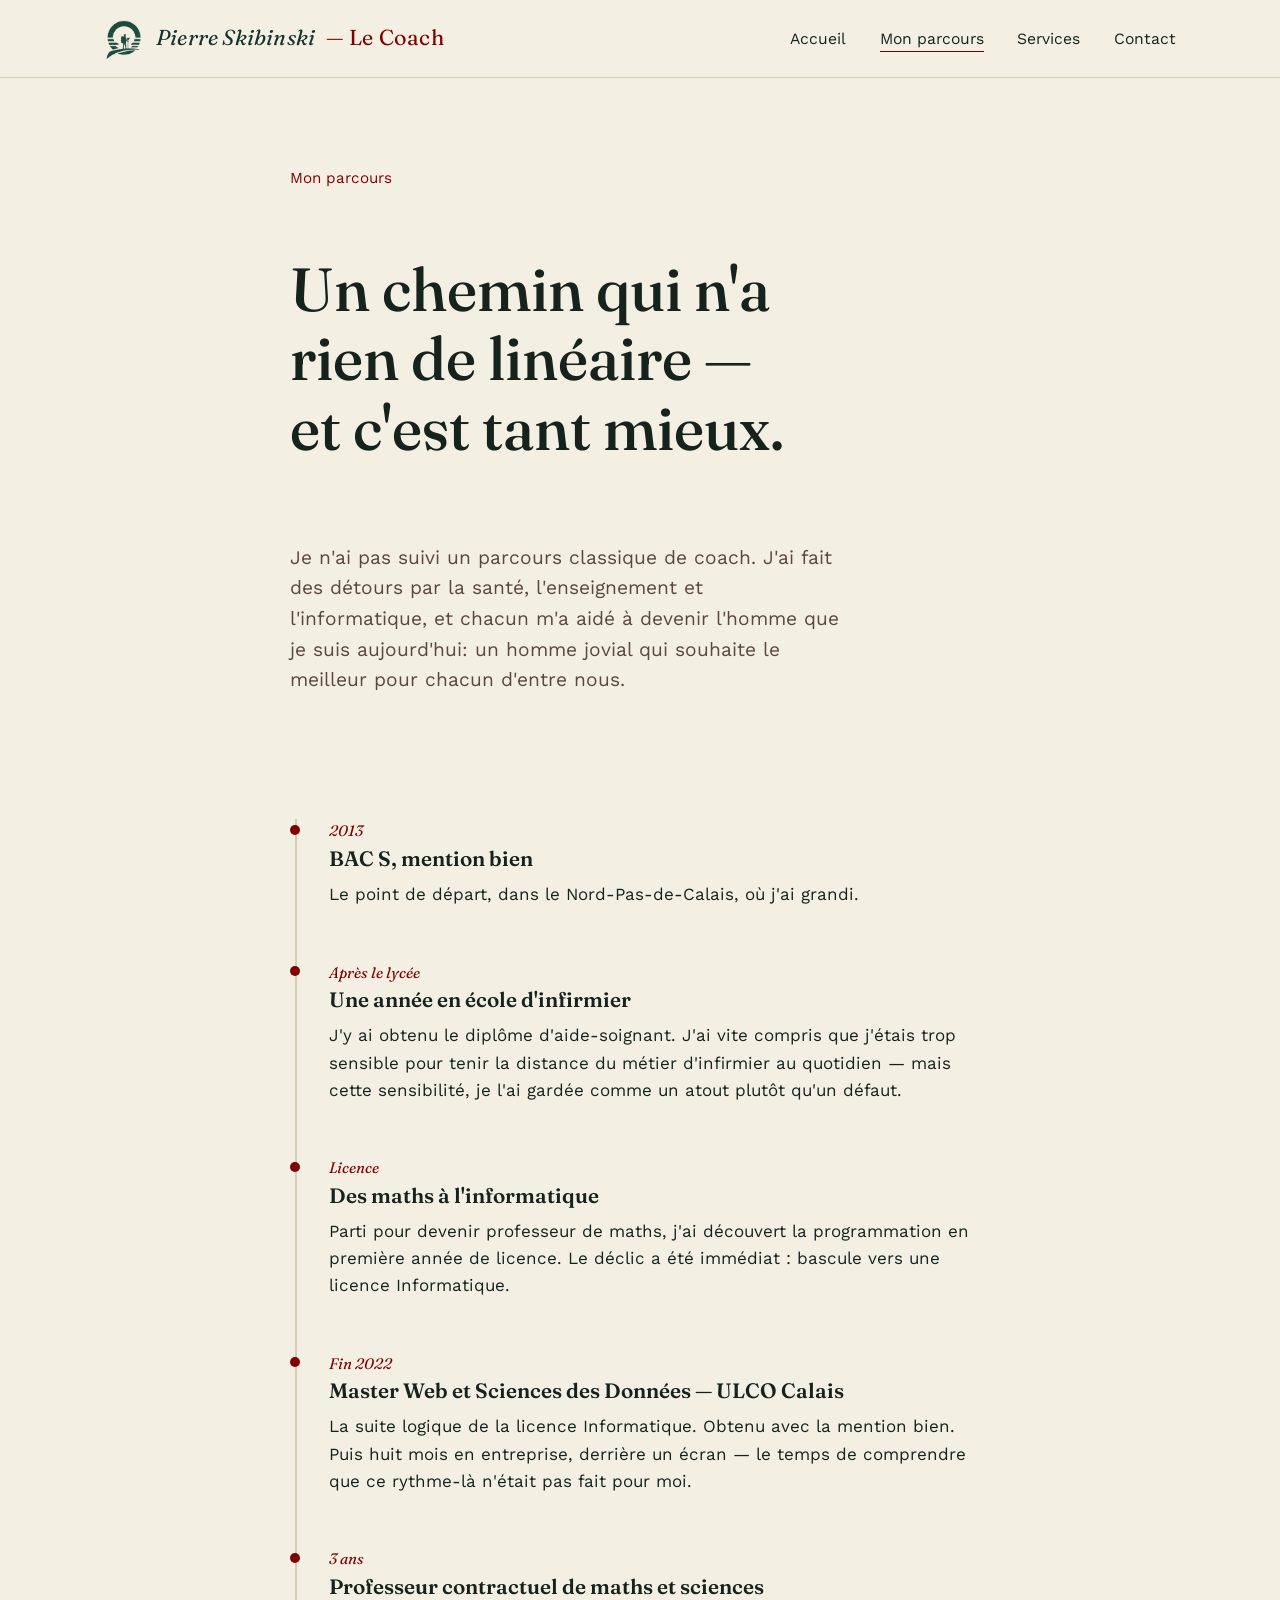
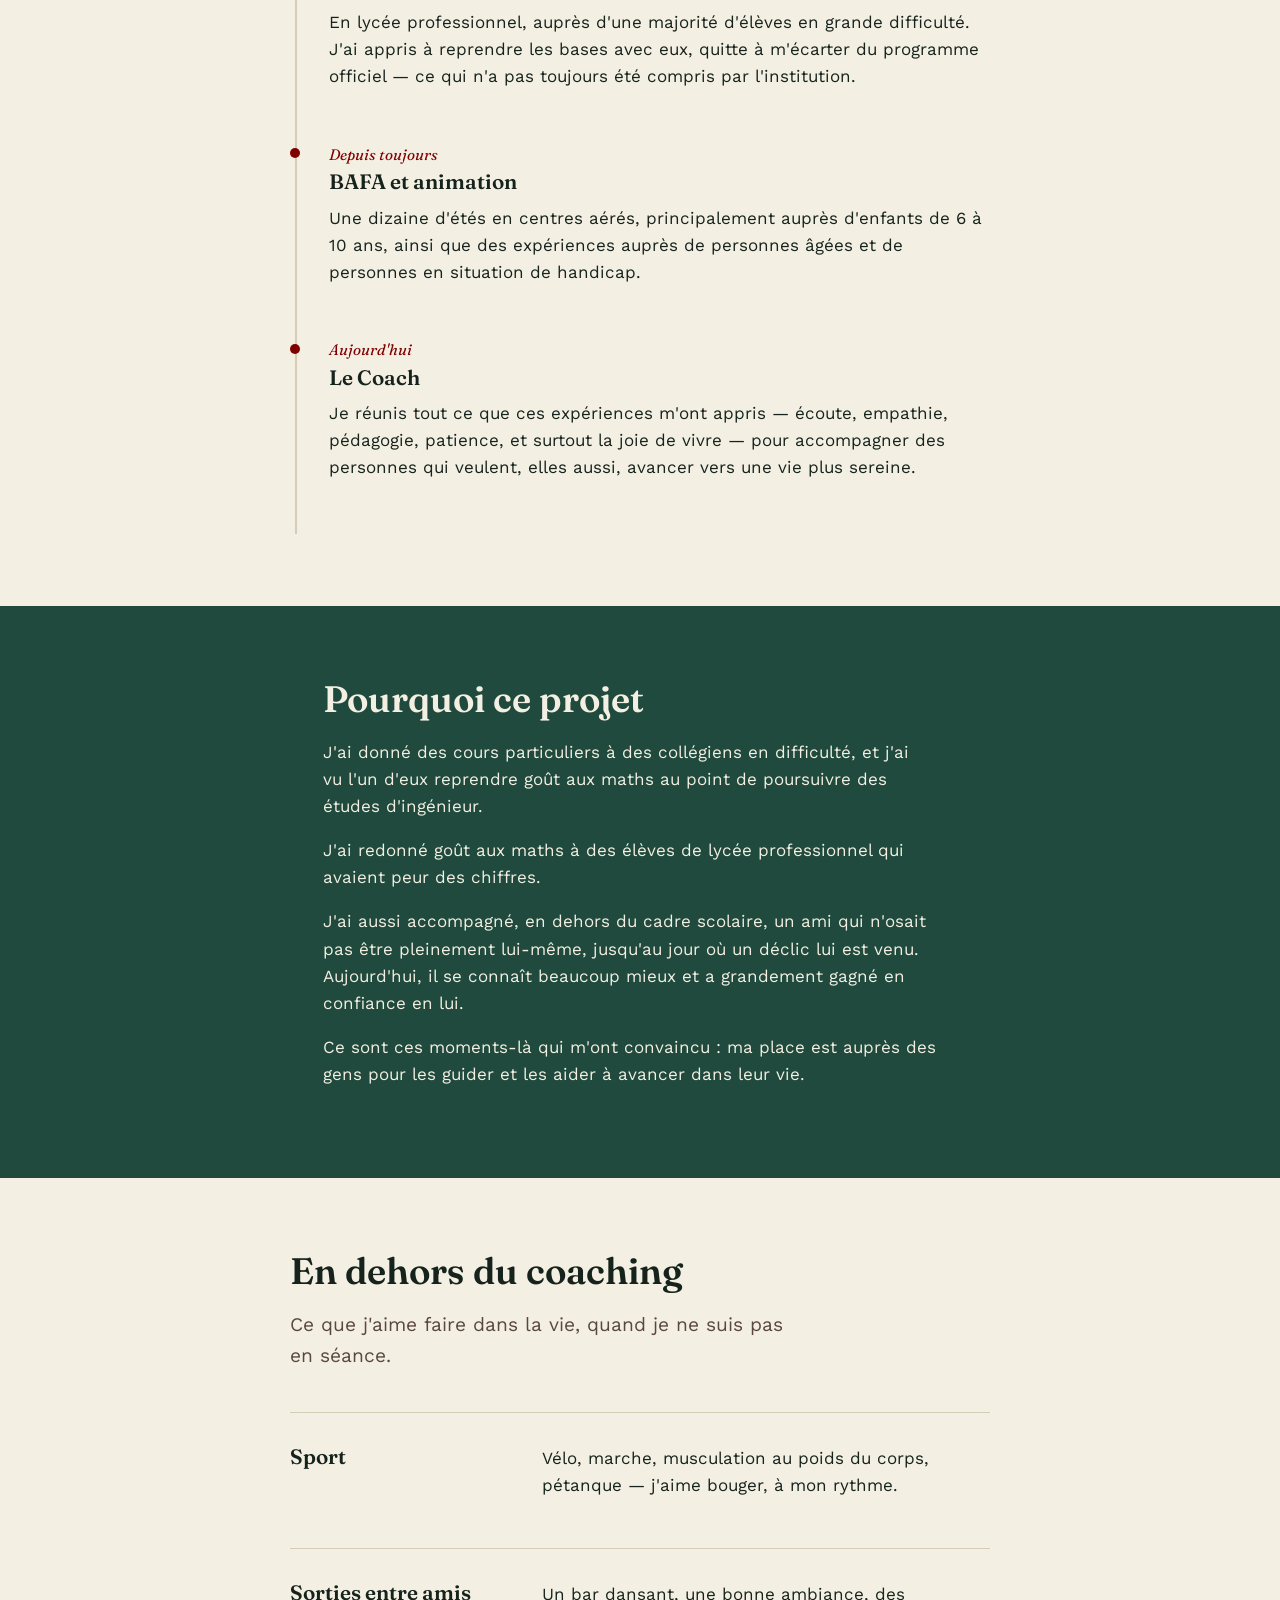
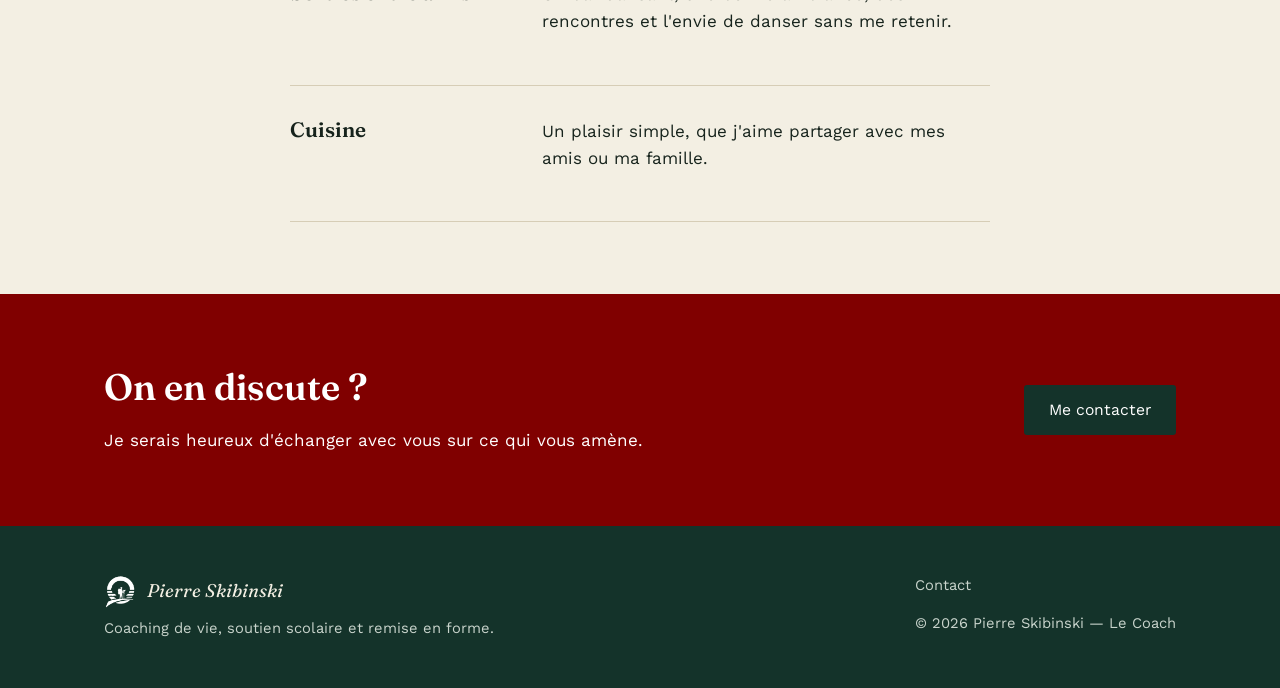
==== a-propos.html @ 206ab9bb "ajout de la photo et correction de quelques tournures de phrases" ====
<!DOCTYPE html>
<html lang="fr">
<head>
<meta charset="UTF-8">
<meta name="viewport" content="width=device-width, initial-scale=1.0">
<title>Mon parcours — Pierre Skibinski, Le Coach</title>
<meta name="description" content="Le parcours de Pierre Skibinski : des études de santé à l'enseignement des maths, en passant par l'informatique et dix ans d'animation.">

<link rel="preconnect" href="https://fonts.googleapis.com">
<link href="https://fonts.googleapis.com/css2?family=Fraunces:ital,wght@0,400;0,500;0,600;1,500&family=Work+Sans:wght@400;500;600&display=swap" rel="stylesheet">
<link href="https://cdn.jsdelivr.net/npm/bootstrap@5.3.3/dist/css/bootstrap.min.css" rel="stylesheet">
<link rel="stylesheet" href="css/style.css">
</head>
<body>

<header class="site-header">
  <div class="wrap">
    <a href="index.html" class="logotype">
      <img src="img/logo-vert.png" alt="Logo Pierre Skibinski — Le Coach" class="logo-img">
      Pierre Skibinski <span>— Le Coach</span>
    </a>
    <nav class="main-nav" aria-label="Navigation principale">
      <ul>
        <li><a href="index.html">Accueil</a></li>
        <li><a href="a-propos.html" aria-current="page">Mon parcours</a></li>
        <li><a href="services.html">Services</a></li>
        <li><a href="contact.html">Contact</a></li>
      </ul>
    </nav>
    <button class="nav-toggle" aria-label="Ouvrir le menu" aria-expanded="false">☰</button>
  </div>
</header>

<main>

  <section class="hero" style="padding-bottom: 2rem;">
    <div class="wrap" style="grid-template-columns: 1fr; max-width: 68ch;">
      <p class="hero-eyebrow">Mon parcours</p>
      <h1>Un chemin qui n'a rien de linéaire — et&nbsp;c'est tant&nbsp;mieux.</h1>
      <p class="lede">Je n'ai pas suivi un parcours classique de coach. J'ai fait des détours par la santé, l'enseignement et l'informatique, et chacun m'a aidé à devenir l'homme que je suis aujourd'hui: un homme jovial qui souhaite le meilleur pour chacun d'entre nous.</p>
    </div>
  </section>

  <section>
    <div class="wrap" style="max-width: 68ch;">
      <div class="timeline">

        <div class="timeline-item">
          <span class="timeline-year">2013</span>
          <h3>BAC S, mention bien</h3>
          <p>Le point de départ, dans le Nord-Pas-de-Calais, où j'ai grandi.</p>
        </div>

        <div class="timeline-item">
          <span class="timeline-year">Après le lycée</span>
          <h3>Une année en école d'infirmier</h3>
          <p>J'y ai obtenu le diplôme d'aide-soignant. J'ai vite compris que j'étais trop sensible pour tenir la distance du métier d'infirmier au quotidien — mais cette sensibilité, je l'ai gardée comme un atout plutôt qu'un défaut.</p>
        </div>

        <div class="timeline-item">
          <span class="timeline-year">Licence</span>
          <h3>Des maths à l'informatique</h3>
          <p>Parti pour devenir professeur de maths, j'ai découvert la programmation en première année de licence. Le déclic a été immédiat : bascule vers une licence Informatique.</p>
        </div>

        <div class="timeline-item">
          <span class="timeline-year">Fin 2022</span>
          <h3>Master Web et Sciences des Données — ULCO Calais</h3>
          <p>La suite logique de la licence Informatique. Obtenu avec la mention bien. Puis huit mois en entreprise, derrière un écran — le temps de comprendre que ce rythme-là n'était pas fait pour moi.</p>
        </div>

        <div class="timeline-item">
          <span class="timeline-year">3 ans</span>
          <h3>Professeur contractuel de maths et sciences</h3>
          <p>En lycée professionnel, auprès d'une majorité d'élèves en grande difficulté. J'ai appris à reprendre les bases avec eux, quitte à m'écarter du programme officiel — ce qui n'a pas toujours été compris par l'institution.</p>
        </div>

        <div class="timeline-item">
          <span class="timeline-year">Depuis toujours</span>
          <h3>BAFA et animation</h3>
          <p>Une dizaine d'étés en centres aérés, principalement auprès d'enfants de 6 à 10 ans, ainsi que des expériences auprès de personnes âgées et de personnes en situation de handicap.</p>
        </div>

        <div class="timeline-item">
          <span class="timeline-year">Aujourd'hui</span>
          <h3>Le Coach</h3>
          <p>Je réunis tout ce que ces expériences m'ont appris — écoute, empathie, pédagogie, patience, et surtout la joie de vivre — pour accompagner des personnes qui veulent, elles aussi, avancer vers une vie plus sereine.</p>
        </div>

      </div>
    </div>
  </section>

  <section class="section-alt">
    <div class="wrap" style="max-width: 62ch;">
      <h2>Pourquoi ce projet</h2>
      <p>J'ai donné des cours particuliers à des collégiens en difficulté, et j'ai vu l'un d'eux reprendre goût aux maths au point de poursuivre des études d'ingénieur.</p>
      <p>J'ai redonné goût aux maths à des élèves de lycée professionnel qui avaient peur des chiffres.</p>
      <p>J'ai aussi accompagné, en dehors du cadre scolaire, un ami qui n'osait pas être pleinement lui-même, jusqu'au jour où un déclic lui est venu. Aujourd'hui, il se connaît beaucoup mieux et a grandement gagné en confiance en lui. </p>
      <p>Ce sont ces moments-là qui m'ont convaincu : ma place est auprès des gens pour les guider et les aider à avancer dans leur vie.</p>
    </div>
  </section>

  <section>
    <div class="wrap" style="max-width: 68ch;">
      <div class="section-head">
        <h2>En dehors du coaching</h2>
        <p class="lede">Ce que j'aime faire dans la vie, quand je ne suis pas en séance.</p>
      </div>
      <div class="pillars">
        <div class="pillar">
          <h3>Sport</h3>
          <p>Vélo, marche, musculation au poids du corps, pétanque — j'aime bouger, à mon rythme.</p>
        </div>
        <div class="pillar">
          <h3>Sorties entre amis</h3>
          <p>Un bar dansant, une bonne ambiance, des rencontres et l'envie de danser sans me retenir.</p>
        </div>
        <div class="pillar">
          <h3>Cuisine</h3>
          <p>Un plaisir simple, que j'aime partager avec mes amis ou ma famille.</p>
        </div>
      </div>
    </div>
  </section>

  <section class="cta-band">
    <div class="wrap">
      <div>
        <h2>On en discute ?</h2>
        <p style="margin-bottom:0;">Je serais heureux d'échanger avec vous sur ce qui vous amène.</p>
      </div>
      <a href="contact.html" class="btn" style="background:var(--forest-dark); color:var(--white);">Me contacter</a>
    </div>
  </section>

</main>

<footer class="site-footer">
  <div class="wrap">
    <div>
      <span class="footer-logo"><img src="img/logo-blanc.png" alt="" class="logo-img">Pierre Skibinski</span>
      <p>Coaching de vie, soutien scolaire et remise en forme.</p>
    </div>
    <div>
      <p><a href="contact.html">Contact</a></p>
      <p>© <span id="year"></span> Pierre Skibinski — Le Coach</p>
    </div>
  </div>
</footer>

<script src="https://cdn.jsdelivr.net/npm/bootstrap@5.3.3/dist/js/bootstrap.bundle.min.js"></script>
<script src="js/script.js"></script>
<script>document.getElementById("year").textContent = new Date().getFullYear();</script>
</body>
</html>
---- css/style.css ----
/* ==========================================================================
   Pierre Skibinski — Le Coach
   Design tokens
   ========================================================================== */

:root {
  --ink: #16231C;
  --cream: #F3EFE3;
  --cream-dim: #EAE4D3;
  --forest: #1F4A3D;
  --forest-dark: #14332A;
  --clay: #800000;
  --line: #D6CDB6;
  --white: #FFFFFF;

  --font-display: "Fraunces", Georgia, serif;
  --font-body: "Work Sans", -apple-system, BlinkMacSystemFont, sans-serif;

  --max-width: 1120px;
  --gutter: 1.5rem;
}

* { box-sizing: border-box; }

html { scroll-behavior: smooth; }

body {
  margin: 0;
  font-family: var(--font-body);
  color: var(--ink);
  background: var(--cream);
  font-size: 17px;
  line-height: 1.6;
  -webkit-font-smoothing: antialiased;
}

img { max-width: 100%; display: block; }

a { color: inherit; }

.wrap {
  max-width: var(--max-width);
  margin: 0 auto;
  padding: 0 var(--gutter);
}

h1, h2, h3, h4 {
  font-family: var(--font-display);
  font-weight: 600;
  line-height: 1.15;
  margin: 0 0 0.5em;
  color: var(--ink);
}

h1 { font-size: clamp(2.4rem, 5vw, 3.8rem); font-weight: 500; }
h2 { font-size: clamp(1.7rem, 3vw, 2.3rem); }
h3 { font-size: 1.3rem; }

p { margin: 0 0 1em; }

p, li, dd, blockquote, .contact-method p {
  text-wrap: pretty;
}

h1, h2, h3, h4 {
  text-wrap: balance;
}

.lede {
  font-size: 1.2rem;
  color: #5A473E;
  max-width: 46ch;
}

/* Focus visibility */
a:focus-visible, button:focus-visible {
  outline: 2px solid var(--clay);
  outline-offset: 3px;
}

/* --------------------------------------------------------------------
   Header / nav
   -------------------------------------------------------------------- */

.site-header {
  border-bottom: 1px solid var(--line);
  background: var(--cream);
  position: sticky;
  top: 0;
  z-index: 20;
}

.site-header .wrap {
  display: flex;
  align-items: center;
  justify-content: space-between;
  padding-top: 1.1rem;
  padding-bottom: 1.1rem;
}

.logotype {
  display: flex;
  align-items: center;
  gap: 0.65rem;
  font-family: var(--font-display);
  font-style: italic;
  font-size: 1.35rem;
  text-decoration: none;
  color: var(--forest-dark);
  letter-spacing: 0.01em;
}

.logotype span { color: var(--clay); font-style: normal; }

.logo-img {
  height: 42px;
  width: auto;
  display: block;
}

.main-nav ul {
  list-style: none;
  display: flex;
  gap: 2.1rem;
  margin: 0;
  padding: 0;
}

.main-nav a {
  text-decoration: none;
  font-size: 0.98rem;
  color: var(--ink);
  padding-bottom: 3px;
  border-bottom: 1px solid transparent;
  transition: border-color 0.15s ease;
}

.main-nav a:hover,
.main-nav a[aria-current="page"] {
  border-bottom-color: var(--clay);
}

.nav-toggle {
  display: none;
  background: none;
  border: 1px solid var(--line);
  border-radius: 6px;
  padding: 0.4rem 0.6rem;
  font-size: 1.1rem;
  cursor: pointer;
}

/* --------------------------------------------------------------------
   Buttons
   -------------------------------------------------------------------- */

.btn {
  display: inline-block;
  font-family: var(--font-body);
  font-size: 0.98rem;
  text-decoration: none;
  padding: 0.75rem 1.5rem;
  border-radius: 3px;
  border: 1px solid transparent;
  cursor: pointer;
  transition: transform 0.12s ease, background 0.15s ease;
}

.btn-primary {
  background: var(--forest);
  color: var(--white);
}
.btn-primary:hover { background: var(--forest-dark); }

.btn-outline {
  border-color: var(--forest);
  color: var(--forest-dark);
  background: transparent;
}
.btn-outline:hover { background: var(--forest); color: var(--white); }

.btn-clay {
  background: var(--clay);
  color: var(--white);
}
.btn-clay:hover { background: #5E0000; }

/* --------------------------------------------------------------------
   Hero
   -------------------------------------------------------------------- */

.hero {
  padding: 5.5rem 0 4.5rem;
}

.hero .wrap {
  display: grid;
  grid-template-columns: 1.1fr 0.9fr;
  gap: 3rem;
  align-items: center;
}

.hero-eyebrow {
  font-size: 0.95rem;
  color: var(--clay);
  margin-bottom: 1rem;
  font-family: var(--font-body);
}

.hero-actions {
  display: flex;
  gap: 1rem;
  margin-top: 2rem;
  flex-wrap: wrap;
}

.hero-portrait {
  position: relative;
}

.portrait-frame {
  aspect-ratio: 4 / 5;
  background: linear-gradient(160deg, var(--forest) 0%, var(--forest-dark) 100%);
  border-radius: 3px;
  display: flex;
  align-items: center;
  justify-content: center;
  color: var(--cream);
  font-family: var(--font-display);
  font-style: italic;
  font-size: 1rem;
  text-align: center;
  padding: 2rem;
  position: relative;
  overflow: hidden;
}

.portrait-frame::after {
  content: "";
  position: absolute;
  inset: 0;
  border: 1px solid rgba(243,239,227,0.25);
  margin: 14px;
}

/* --------------------------------------------------------------------
   Sections
   -------------------------------------------------------------------- */

section { padding: 4.5rem 0; }

.section-alt { background: var(--forest); color: var(--cream); }
.section-alt h2, .section-alt h3 { color: var(--cream); }
.section-alt .lede { color: #D9E2DB; }
.section-alt .pillar { border-bottom-color: rgba(255,255,255,0.2); }

.section-head {
  max-width: 60ch;
  margin-bottom: 2.5rem;
}

/* Values / pillars list — hairline rows, not cards */
.pillars {
  border-top: 1px solid var(--line);
}

.pillar {
  display: grid;
  grid-template-columns: 220px 1fr;
  gap: 2rem;
  padding: 2rem 0;
  border-bottom: 1px solid var(--line);
}

.pillar h3 { margin-bottom: 0.4rem; color: inherit; }

/* Services list */
.services-list {
  border-top: 1px solid var(--line);
}

.service-row {
  display: grid;
  grid-template-columns: 1fr auto;
  gap: 1.5rem;
  align-items: start;
  padding: 2.2rem 0;
  border-bottom: 1px solid var(--line);
}

.service-row h3 { margin-bottom: 0.5rem; }
.service-row p { max-width: 56ch; color: #5A473E; margin-bottom: 0; }

.nature-note {
  display: block;
  margin-top: 0.6rem;
  font-family: var(--font-display);
  font-style: italic;
  font-size: 0.92rem;
  color: var(--forest);
  max-width: 56ch;
}

.service-tag {
  font-size: 0.82rem;
  color: var(--clay);
  text-transform: uppercase;
  letter-spacing: 0.06em;
  margin-bottom: 0.3rem;
  display: block;
}

.service-cta {
  align-self: center;
  white-space: nowrap;
}

/* Timeline (parcours) */
.timeline {
  border-left: 2px solid var(--line);
  padding-left: 2rem;
  margin-left: 0.3rem;
}

.timeline-item {
  position: relative;
  padding-bottom: 2.2rem;
}

.timeline-item::before {
  content: "";
  position: absolute;
  left: -2.42rem;
  top: 0.35rem;
  width: 10px;
  height: 10px;
  border-radius: 50%;
  background: var(--clay);
}

.timeline-year {
  font-family: var(--font-display);
  font-style: italic;
  color: var(--clay);
  font-size: 0.95rem;
  display: block;
  margin-bottom: 0.2rem;
}

/* Quote */
.quote-block {
  max-width: 62ch;
  font-family: var(--font-display);
  font-size: clamp(1.3rem, 2.6vw, 1.8rem);
  line-height: 1.4;
  font-weight: 500;
  color: var(--forest-dark);
}

.quote-block cite {
  display: block;
  font-family: var(--font-body);
  font-style: normal;
  font-size: 0.95rem;
  color: #7A6659;
  margin-top: 1rem;
}

/* CTA band */
.cta-band {
  background: var(--clay);
  color: var(--white);
  text-align: left;
}
.cta-band h2 { color: var(--white); }
.cta-band .wrap {
  display: flex;
  justify-content: space-between;
  align-items: center;
  gap: 2rem;
  flex-wrap: wrap;
}

/* --------------------------------------------------------------------
   Contact page
   -------------------------------------------------------------------- */

.contact-methods {
  display: grid;
  grid-template-columns: 1fr 1fr;
  gap: 1.5rem;
  margin-bottom: 3rem;
}

.contact-method {
  display: block;
  border: 1px solid var(--line);
  border-radius: 3px;
  padding: 1.8rem;
  text-decoration: none;
  color: inherit;
  transition: border-color 0.15s ease, background 0.15s ease;
}

.contact-method:hover {
  border-color: var(--forest);
  background: var(--white);
}

.contact-method h3 {
  margin: 0.3rem 0 0.2rem;
  word-break: break-word;
}

.contact-method p {
  margin: 0;
  color: #7A6659;
  font-size: 0.92rem;
}

.contact-info dt {
  font-family: var(--font-display);
  font-style: italic;
  color: var(--clay);
  margin-top: 1.5rem;
}
.contact-info dd { margin: 0.2rem 0 0; }

@media (max-width: 640px) {
  .contact-methods { grid-template-columns: 1fr; }
}

/* --------------------------------------------------------------------
   Footer
   -------------------------------------------------------------------- */

.site-footer {
  background: var(--forest-dark);
  color: #C9D4CC;
  padding: 3rem 0 2rem;
  font-size: 0.92rem;
}

.site-footer .wrap {
  display: flex;
  justify-content: space-between;
  gap: 2rem;
  flex-wrap: wrap;
}

.site-footer a { text-decoration: none; }
.site-footer a:hover { text-decoration: underline; }

.footer-logo {
  display: flex;
  align-items: center;
  gap: 0.6rem;
  font-family: var(--font-display);
  font-style: italic;
  color: var(--cream);
  font-size: 1.15rem;
  margin-bottom: 0.6rem;
}

.footer-logo .logo-img { height: 34px; }

/* --------------------------------------------------------------------
   Responsive
   -------------------------------------------------------------------- */

@media (max-width: 860px) {
  .hero .wrap { grid-template-columns: 1fr; }
  .hero-portrait { order: -1; max-width: 320px; }
  .pillar { grid-template-columns: 1fr; gap: 0.5rem; }
  .service-row { grid-template-columns: 1fr; }
  .cta-band .wrap { flex-direction: column; align-items: flex-start; }
}

@media (max-width: 700px) {
  .main-nav { display: none; }
  .main-nav.open { display: block; position: absolute; top: 100%; left: 0; right: 0; background: var(--cream); border-bottom: 1px solid var(--line); }
  .main-nav.open ul { flex-direction: column; gap: 0; padding: 1rem var(--gutter); }
  .main-nav.open li { padding: 0.7rem 0; border-bottom: 1px solid var(--line); }
  .nav-toggle { display: inline-block; }
}

@media (prefers-reduced-motion: reduce) {
  html { scroll-behavior: auto; }
  * { transition: none !important; }
}
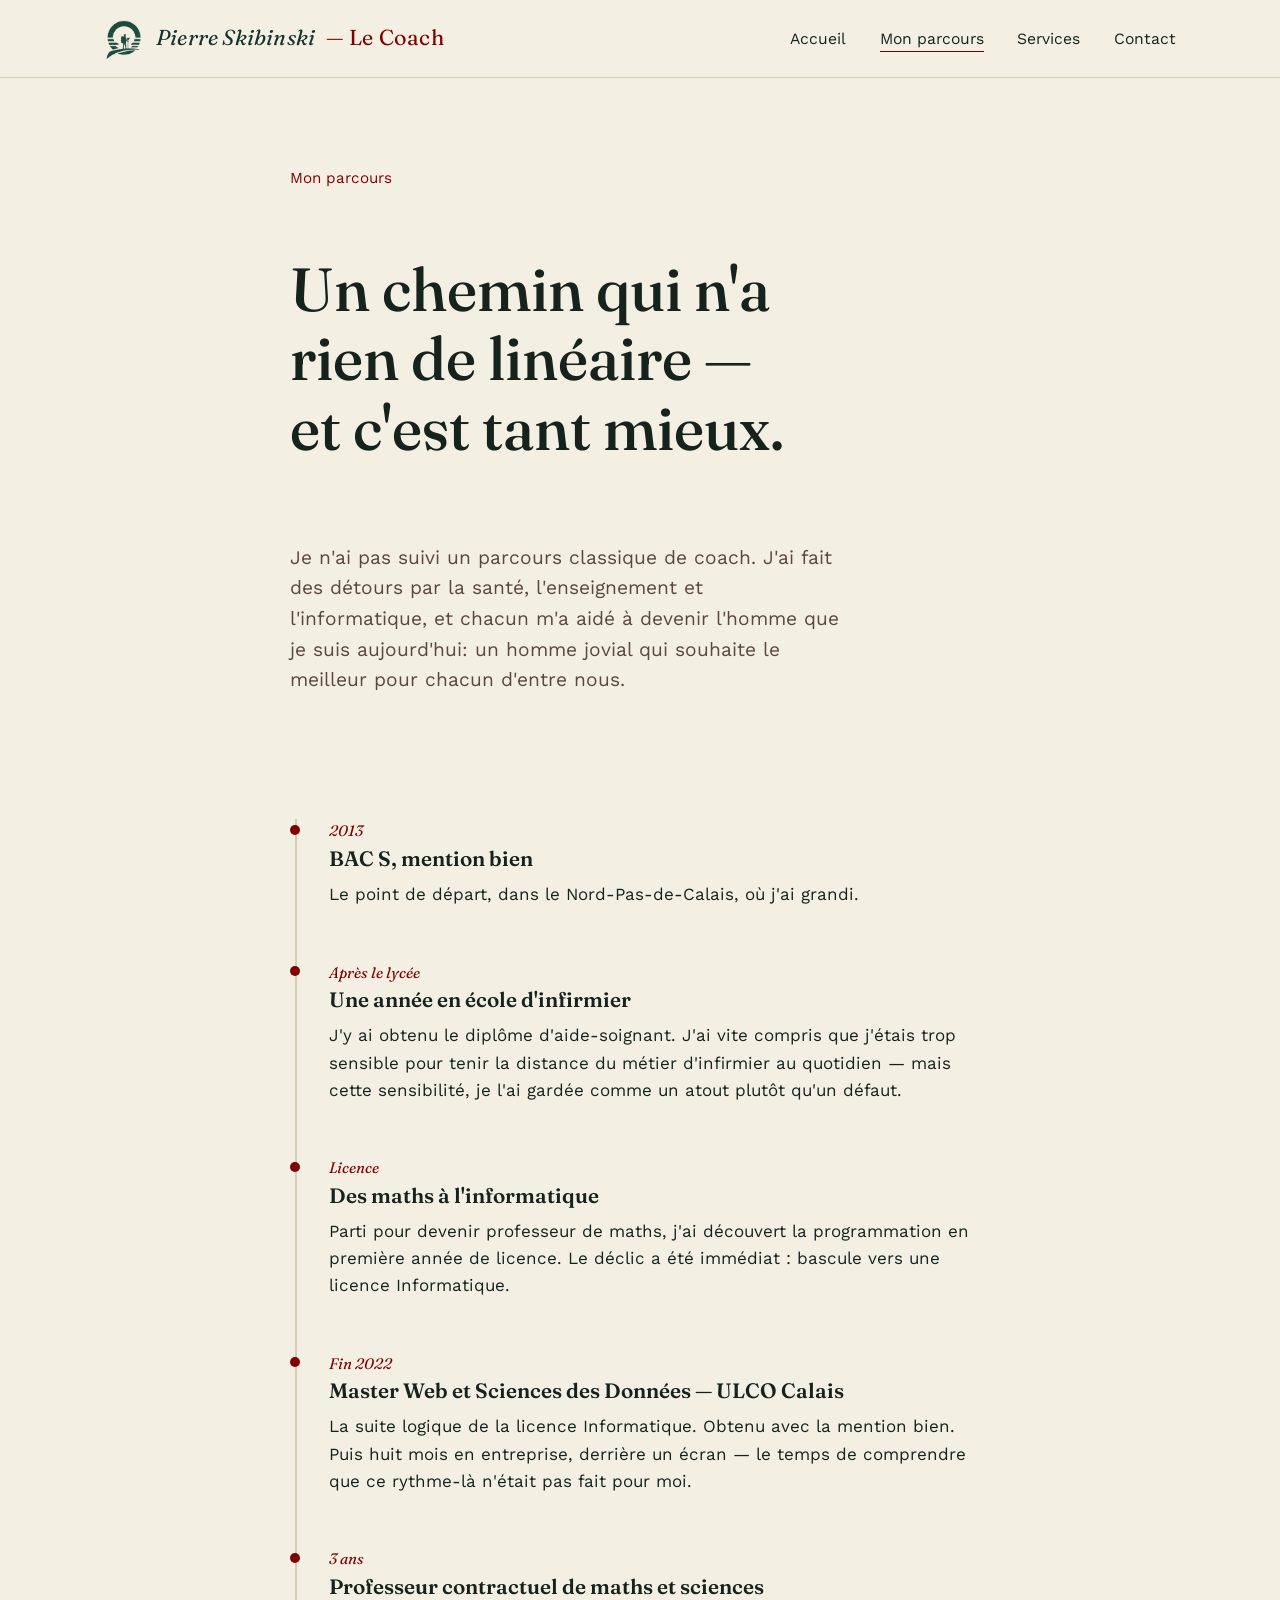
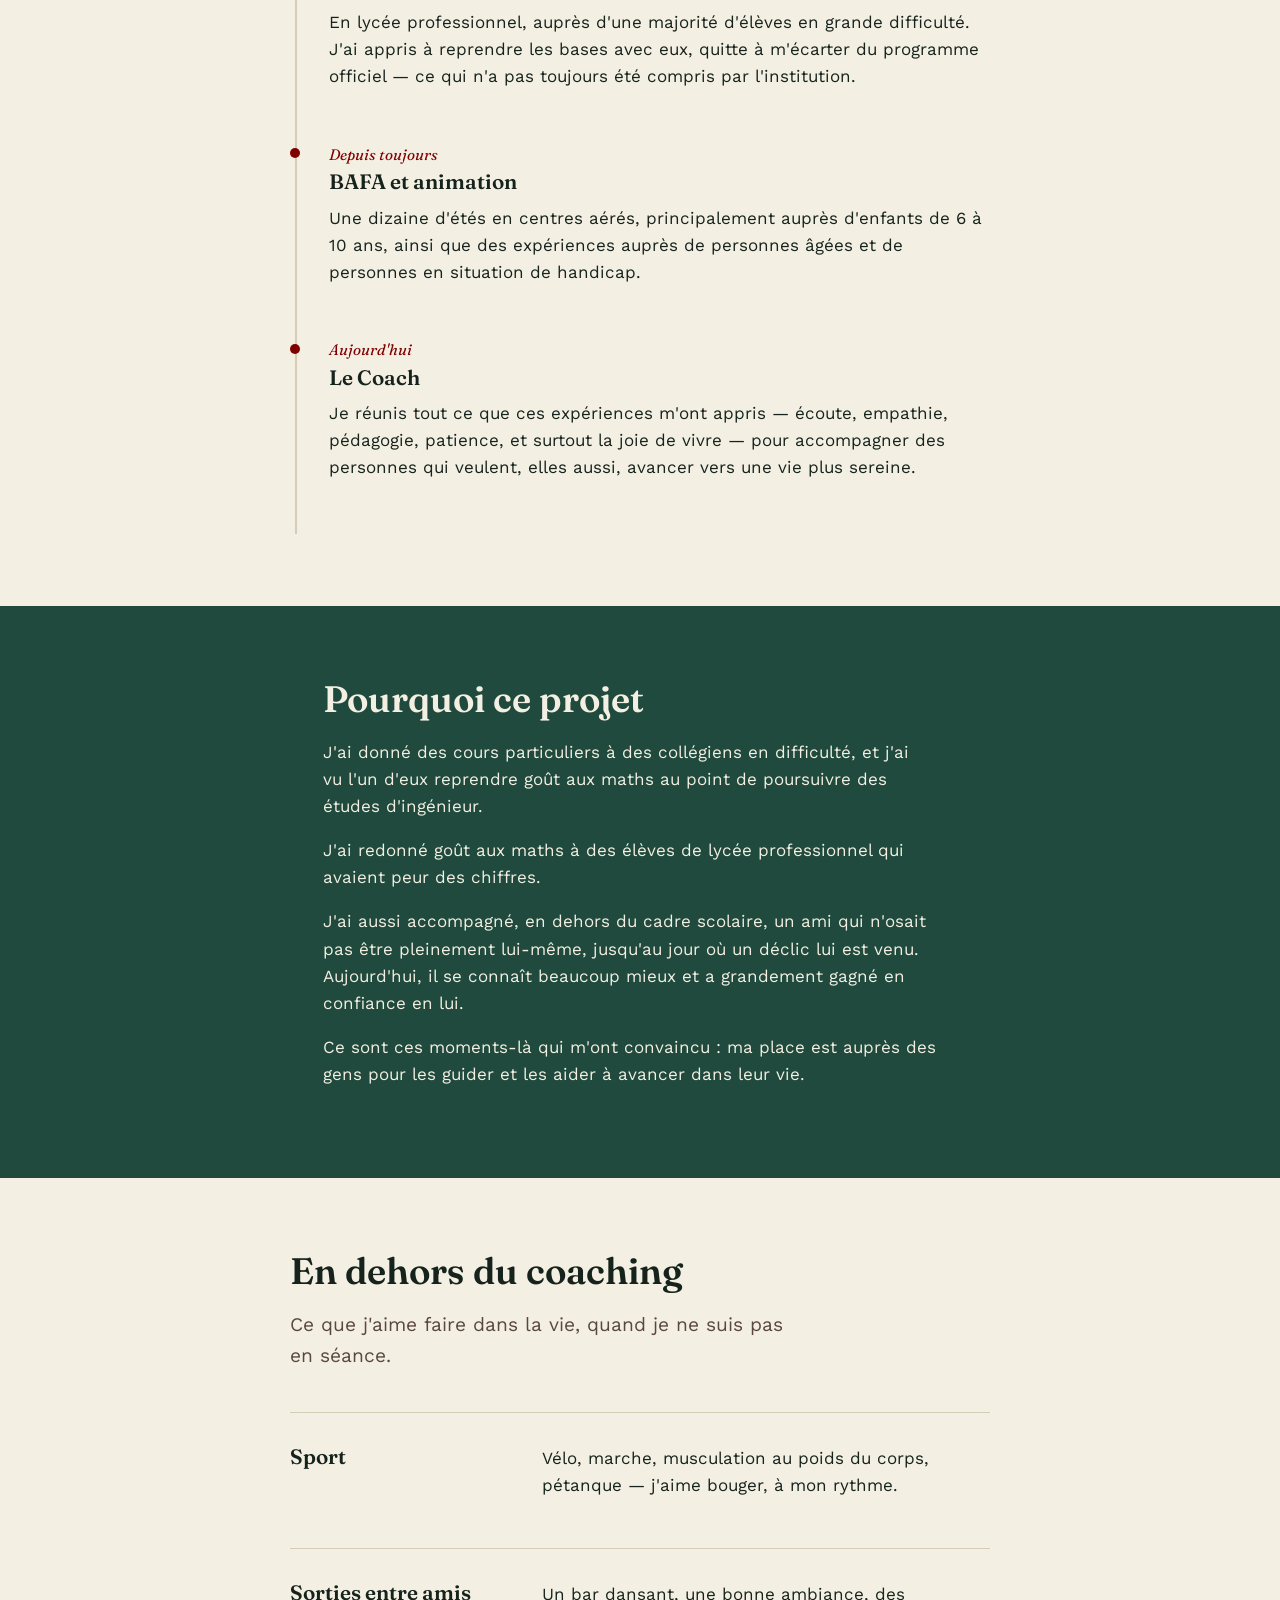
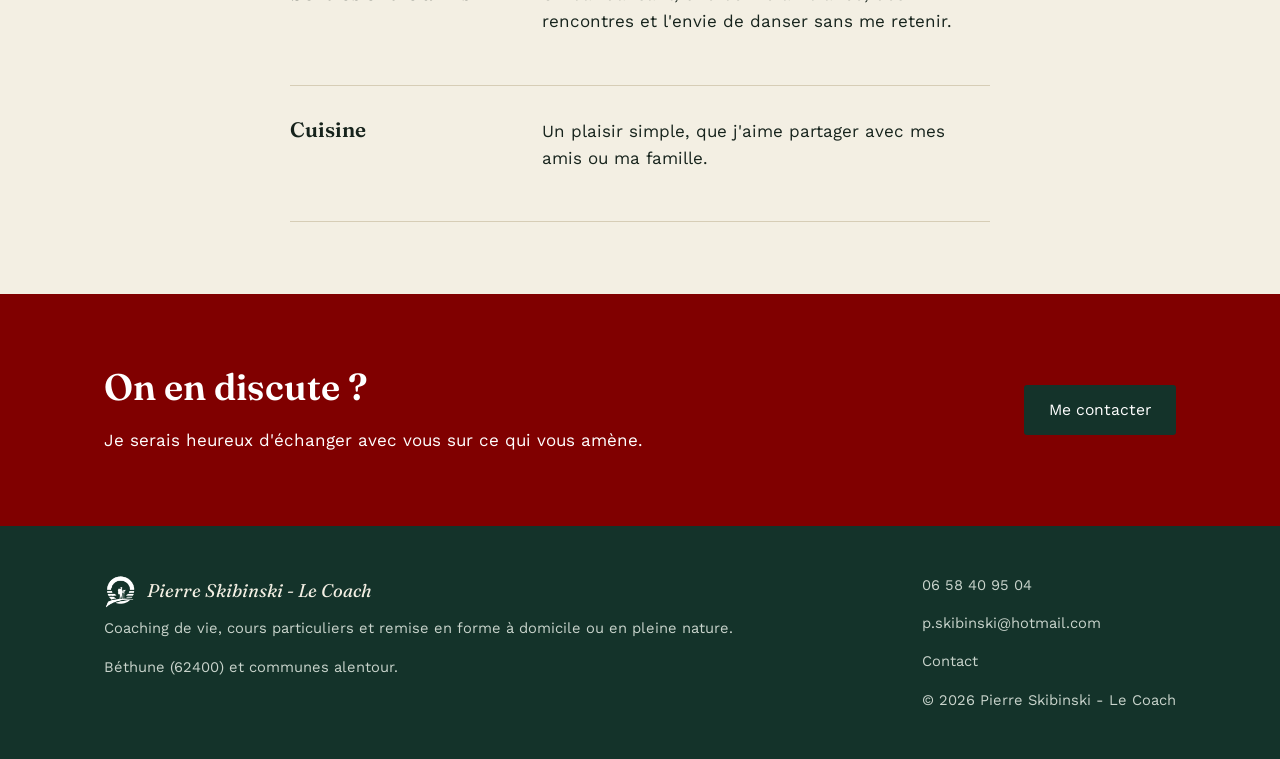
==== commit 02408b2f: "référecencement du site n°1" ====
--- a/a-propos.html
+++ b/a-propos.html
@@ -3,7 +3,7 @@
 <head>
 <meta charset="UTF-8">
 <meta name="viewport" content="width=device-width, initial-scale=1.0">
-<title>Mon parcours — Pierre Skibinski, Le Coach</title>
+<title>Mon parcours | Pierre Skibinski, coach à Béthune</title>
 <meta name="description" content="Le parcours de Pierre Skibinski : des études de santé à l'enseignement des maths, en passant par l'informatique et dix ans d'animation.">
 
 <link rel="preconnect" href="https://fonts.googleapis.com">
@@ -139,12 +139,15 @@
 <footer class="site-footer">
   <div class="wrap">
     <div>
-      <span class="footer-logo"><img src="img/logo-blanc.png" alt="" class="logo-img">Pierre Skibinski</span>
-      <p>Coaching de vie, soutien scolaire et remise en forme.</p>
+      <span class="footer-logo"><img src="img/logo-blanc.png" alt="" class="logo-img">Pierre Skibinski - Le Coach</span>
+      <p>Coaching de vie, cours particuliers et remise en forme à domicile ou en pleine nature.</p>
+      <p>Béthune (62400) et communes alentour.</p>
     </div>
     <div>
+      <p><a href="tel:+33658409504">06 58 40 95 04</a></p>
+      <p><a href="mailto:p.skibinski@hotmail.com">p.skibinski@hotmail.com</a></p>
       <p><a href="contact.html">Contact</a></p>
-      <p>© <span id="year"></span> Pierre Skibinski — Le Coach</p>
+      <p>© <span id="year"></span> Pierre Skibinski - Le Coach</p>
     </div>
   </div>
 </footer>
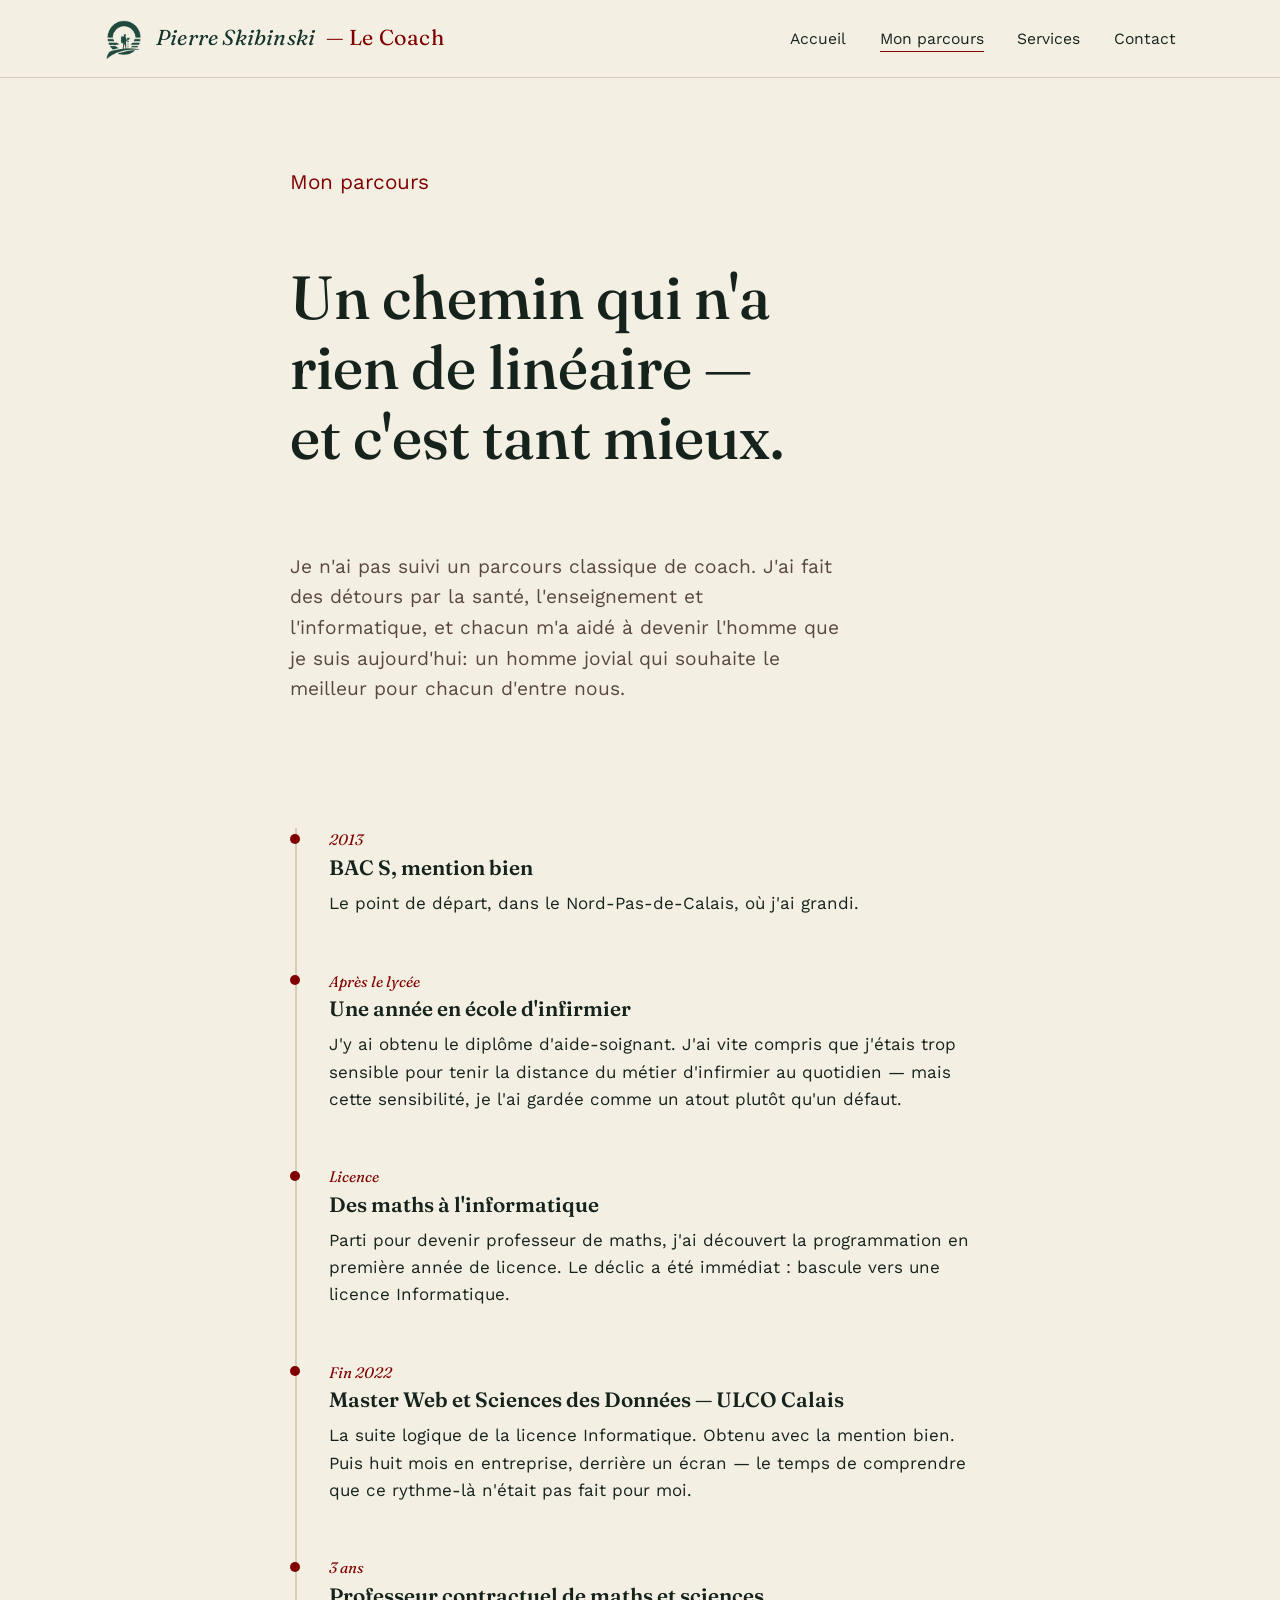
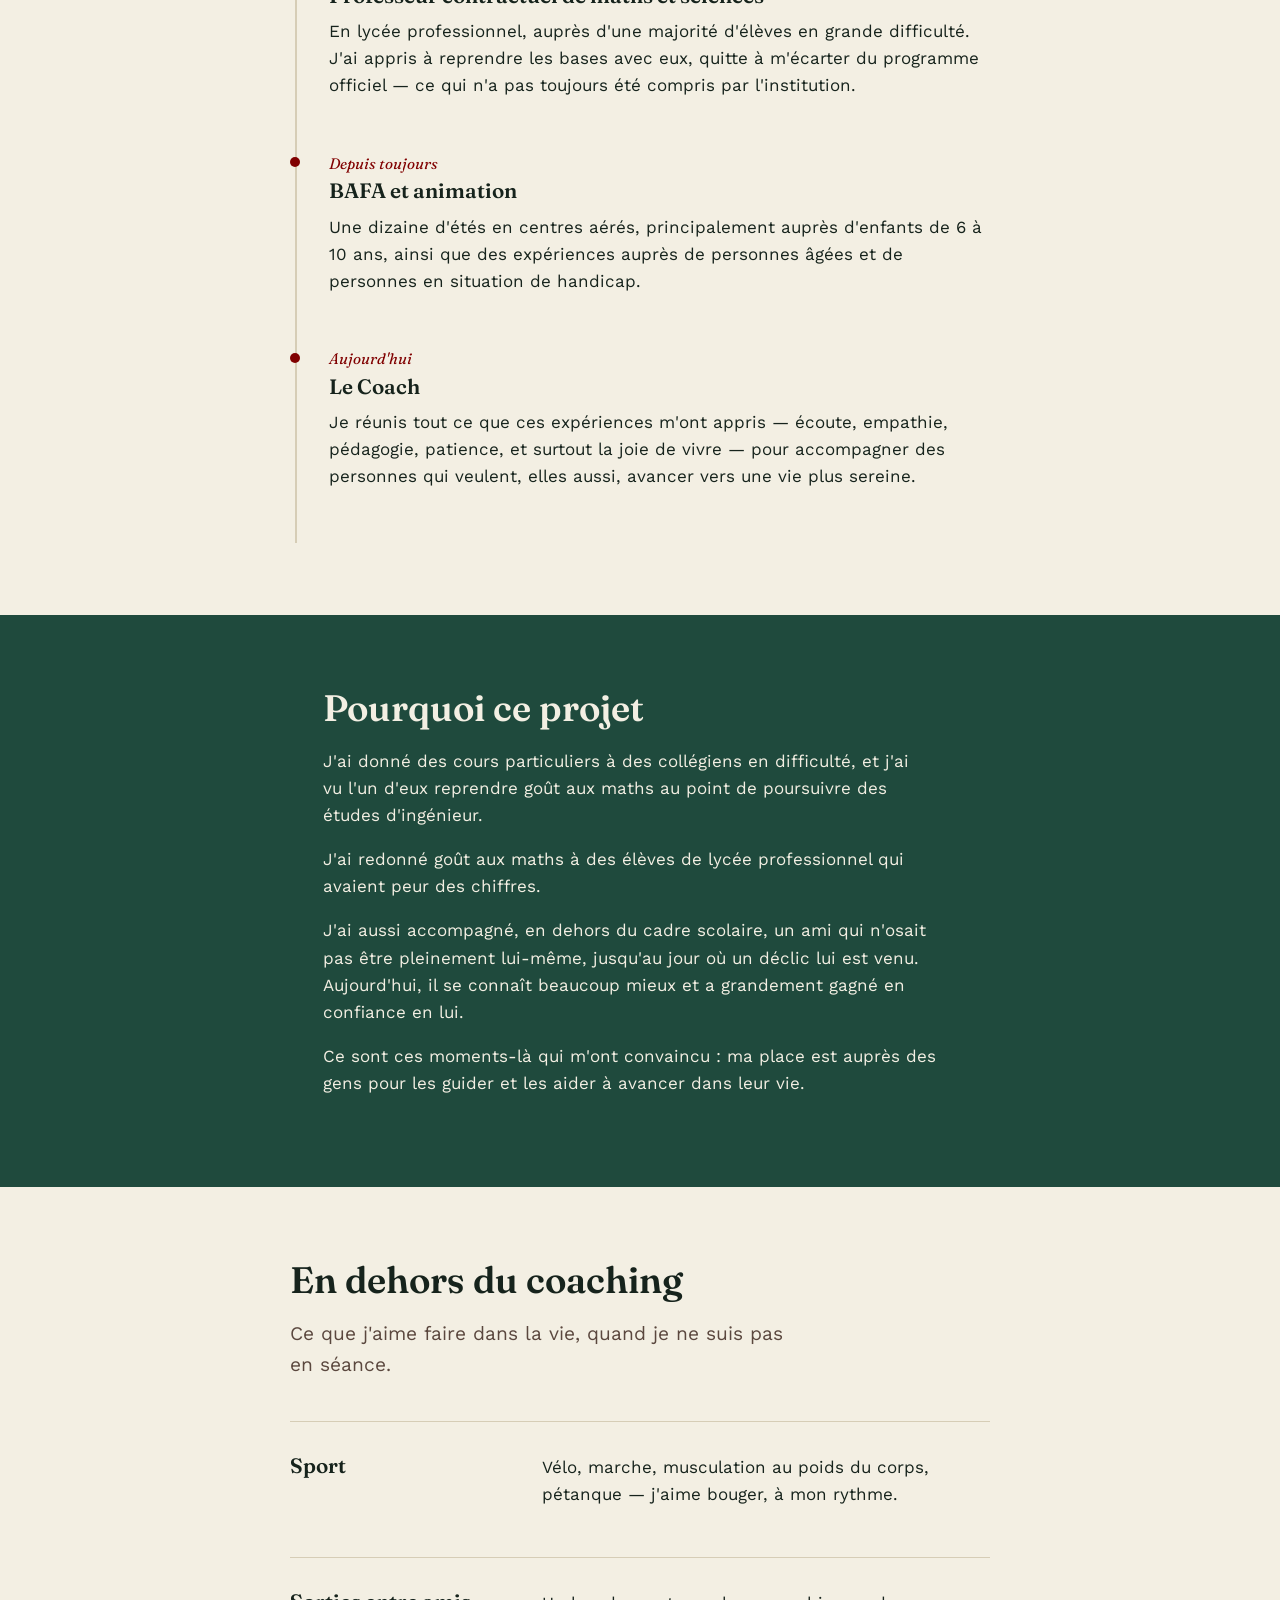
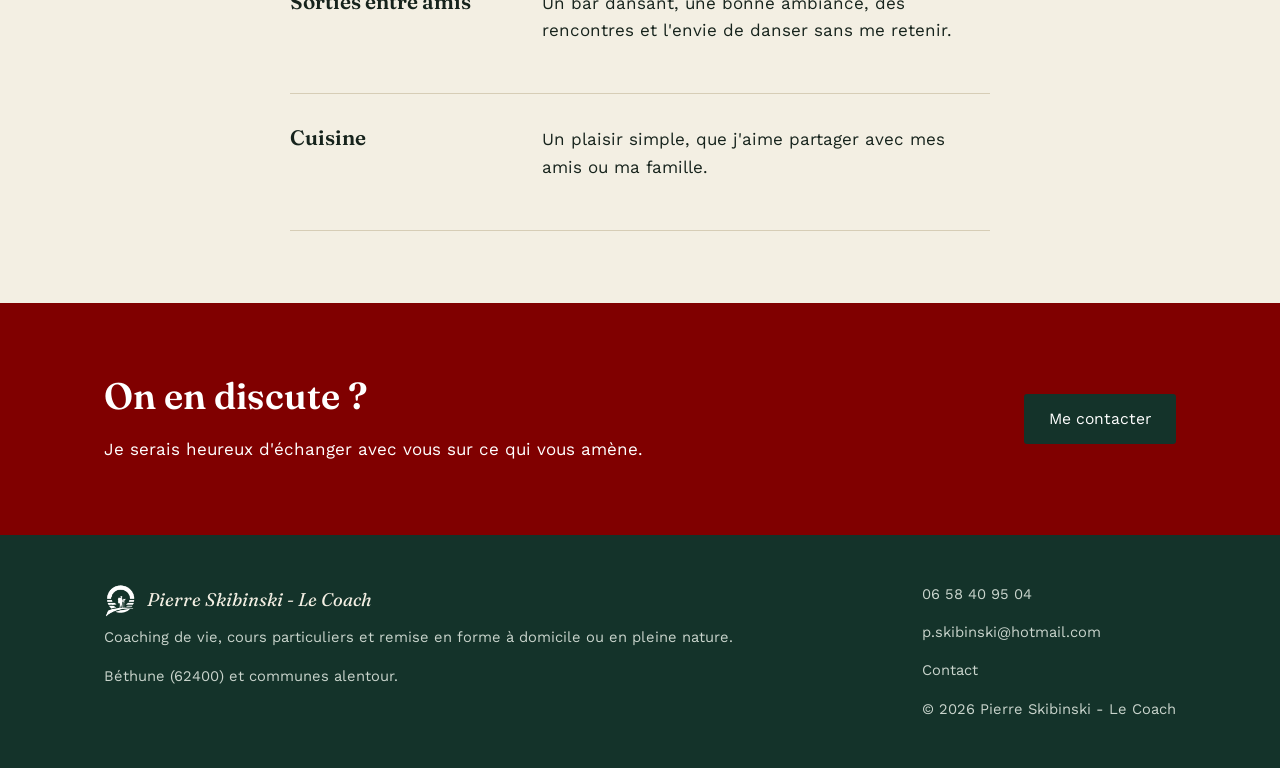
==== commit 5a7844fc: "changement d'adresse mail" ====
--- a/a-propos.html
+++ b/a-propos.html
@@ -4,7 +4,7 @@
 <meta charset="UTF-8">
 <meta name="viewport" content="width=device-width, initial-scale=1.0">
 <title>Mon parcours | Pierre Skibinski, coach à Béthune</title>
-<meta name="description" content="Le parcours de Pierre Skibinski : des études de santé à l'enseignement des maths, en passant par l'informatique et dix ans d'animation.">
+<meta name="description" content="Pierre Skibinski, coach de vie à Béthune et alentours : coaching, cours de maths et d’informatique, soutien aux parents, remise en forme. Premier échange gratuit.">
 
 <link rel="preconnect" href="https://fonts.googleapis.com">
 <link href="https://fonts.googleapis.com/css2?family=Fraunces:ital,wght@0,400;0,500;0,600;1,500&family=Work+Sans:wght@400;500;600&display=swap" rel="stylesheet">
@@ -145,7 +145,7 @@
     </div>
     <div>
       <p><a href="tel:+33658409504">06 58 40 95 04</a></p>
-      <p><a href="mailto:p.skibinski@hotmail.com">p.skibinski@hotmail.com</a></p>
+      <p><a href="mailto:pierre.skibinski.coach@gmail.com">p.skibinski@hotmail.com</a></p>
       <p><a href="contact.html">Contact</a></p>
       <p>© <span id="year"></span> Pierre Skibinski - Le Coach</p>
     </div>
--- a/css/style.css
+++ b/css/style.css
@@ -201,7 +201,7 @@
 }
 
 .hero-eyebrow {
-  font-size: 0.95rem;
+  font-size: 1.3rem;
   color: var(--clay);
   margin-bottom: 1rem;
   font-family: var(--font-body);
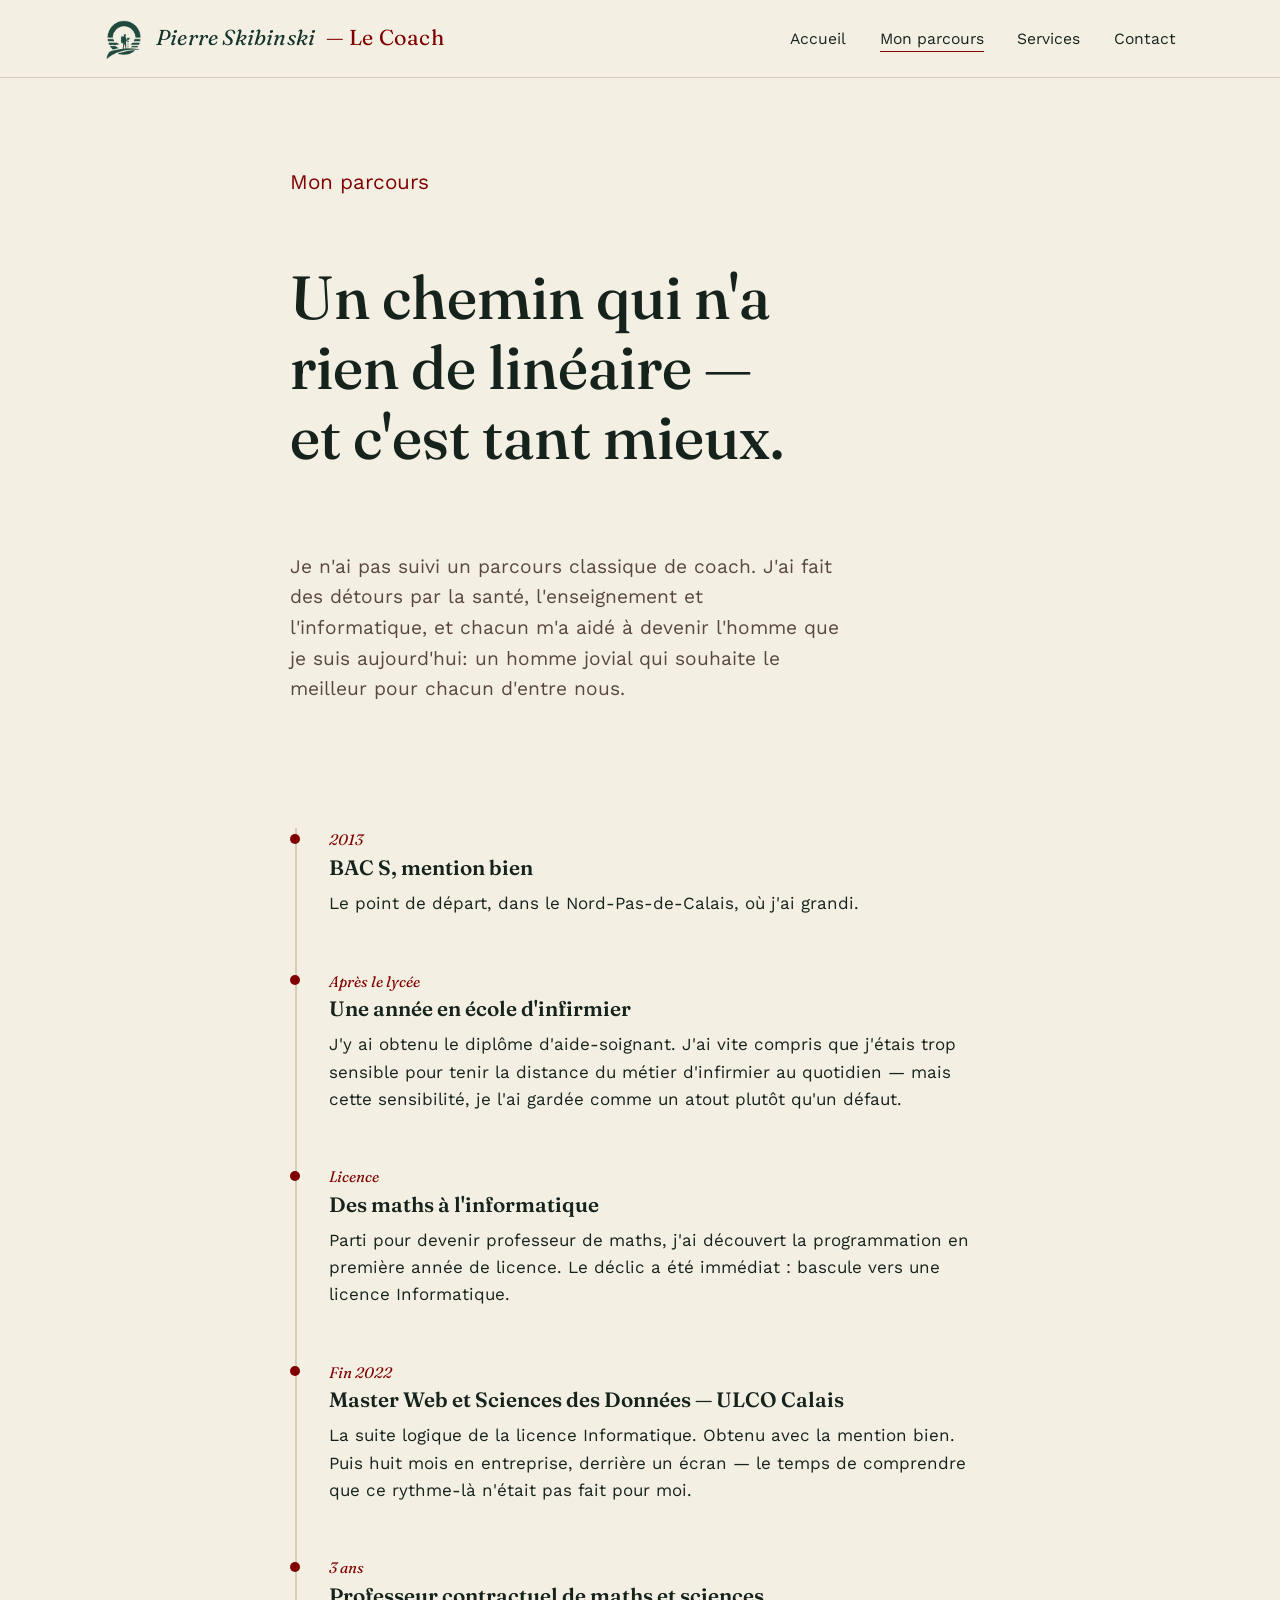
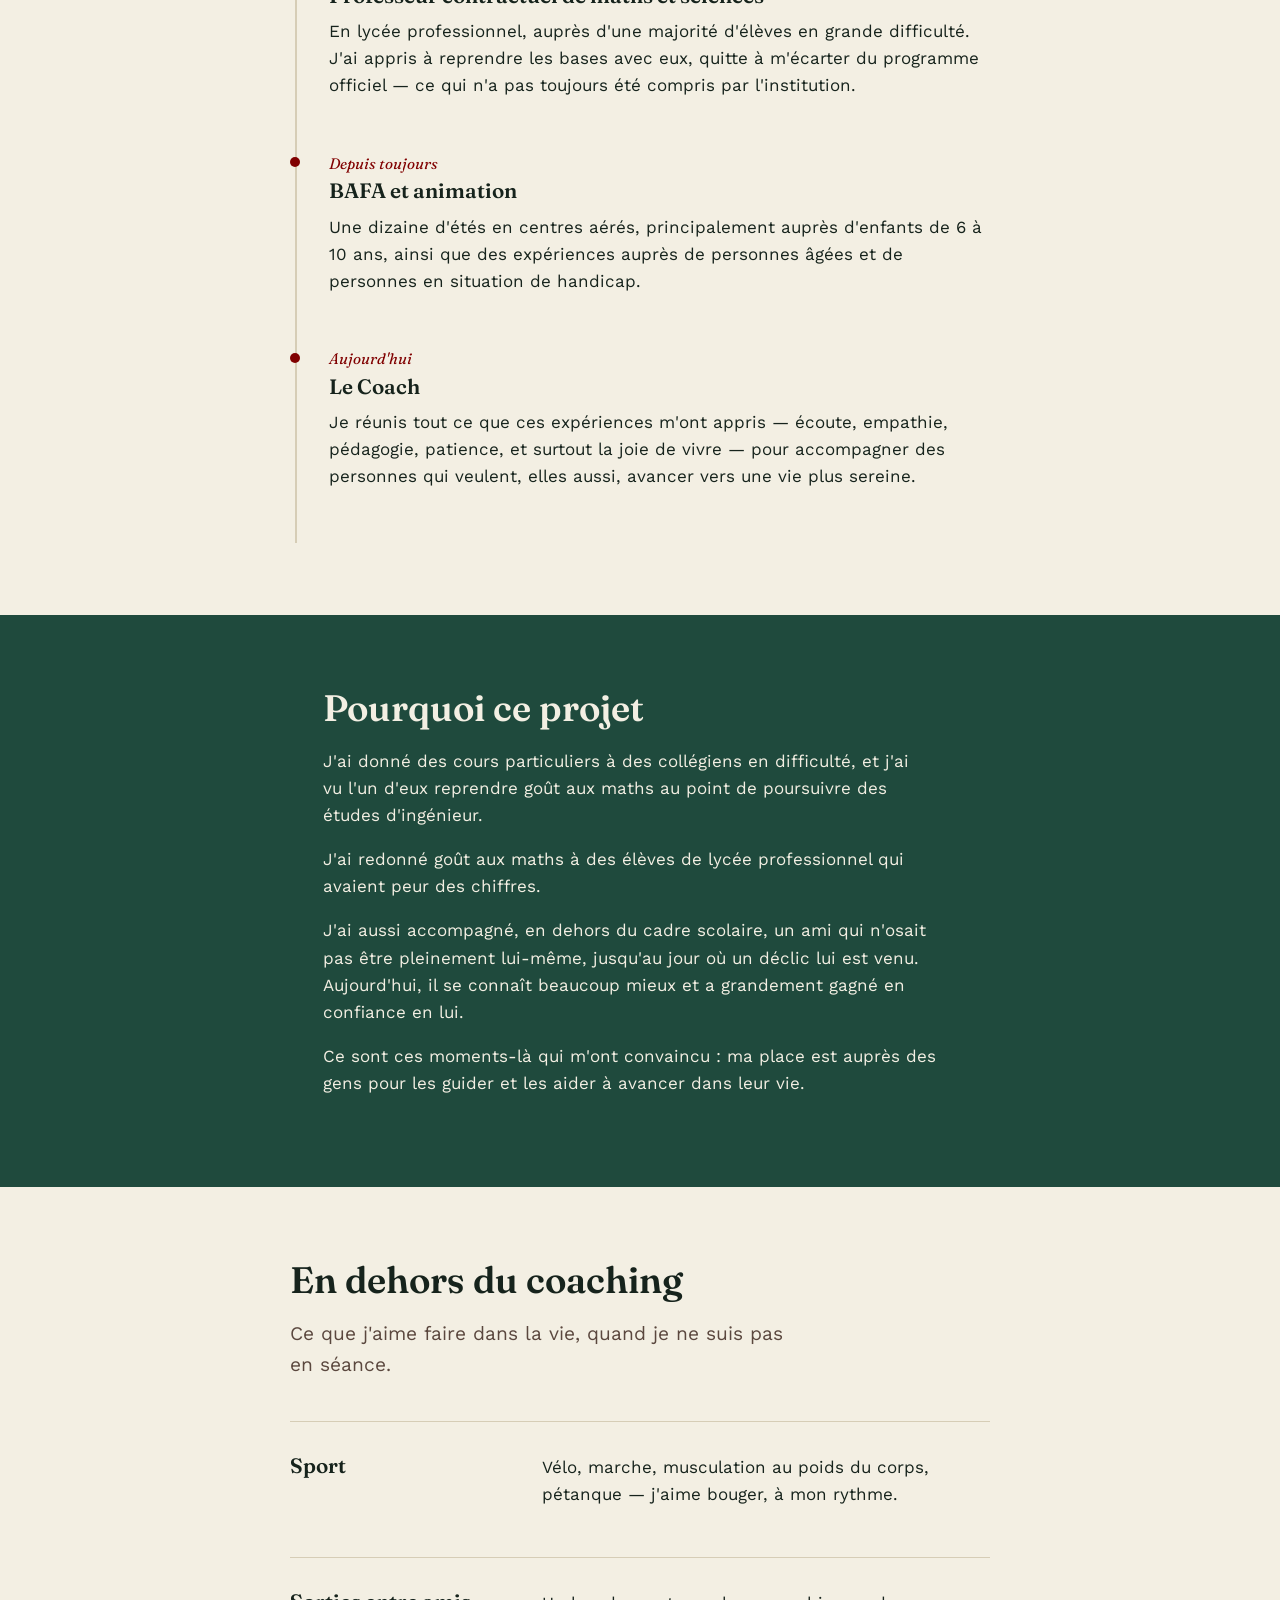
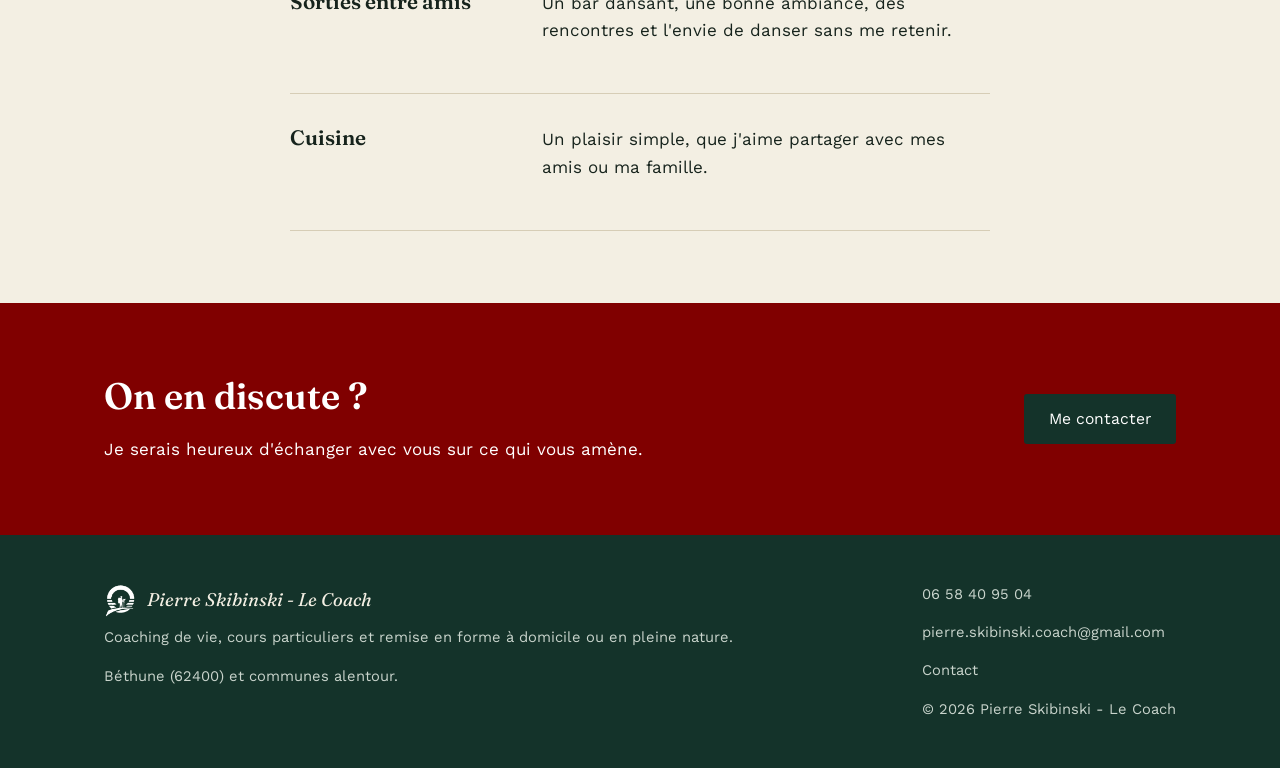
==== commit 8a20a8e8: "changement d'adresse mail n°2" ====
--- a/a-propos.html
+++ b/a-propos.html
@@ -145,7 +145,7 @@
     </div>
     <div>
       <p><a href="tel:+33658409504">06 58 40 95 04</a></p>
-      <p><a href="mailto:pierre.skibinski.coach@gmail.com">p.skibinski@hotmail.com</a></p>
+      <p><a href="mailto:pierre.skibinski.coach@gmail.com">pierre.skibinski.coach@gmail.com</a></p>
       <p><a href="contact.html">Contact</a></p>
       <p>© <span id="year"></span> Pierre Skibinski - Le Coach</p>
     </div>
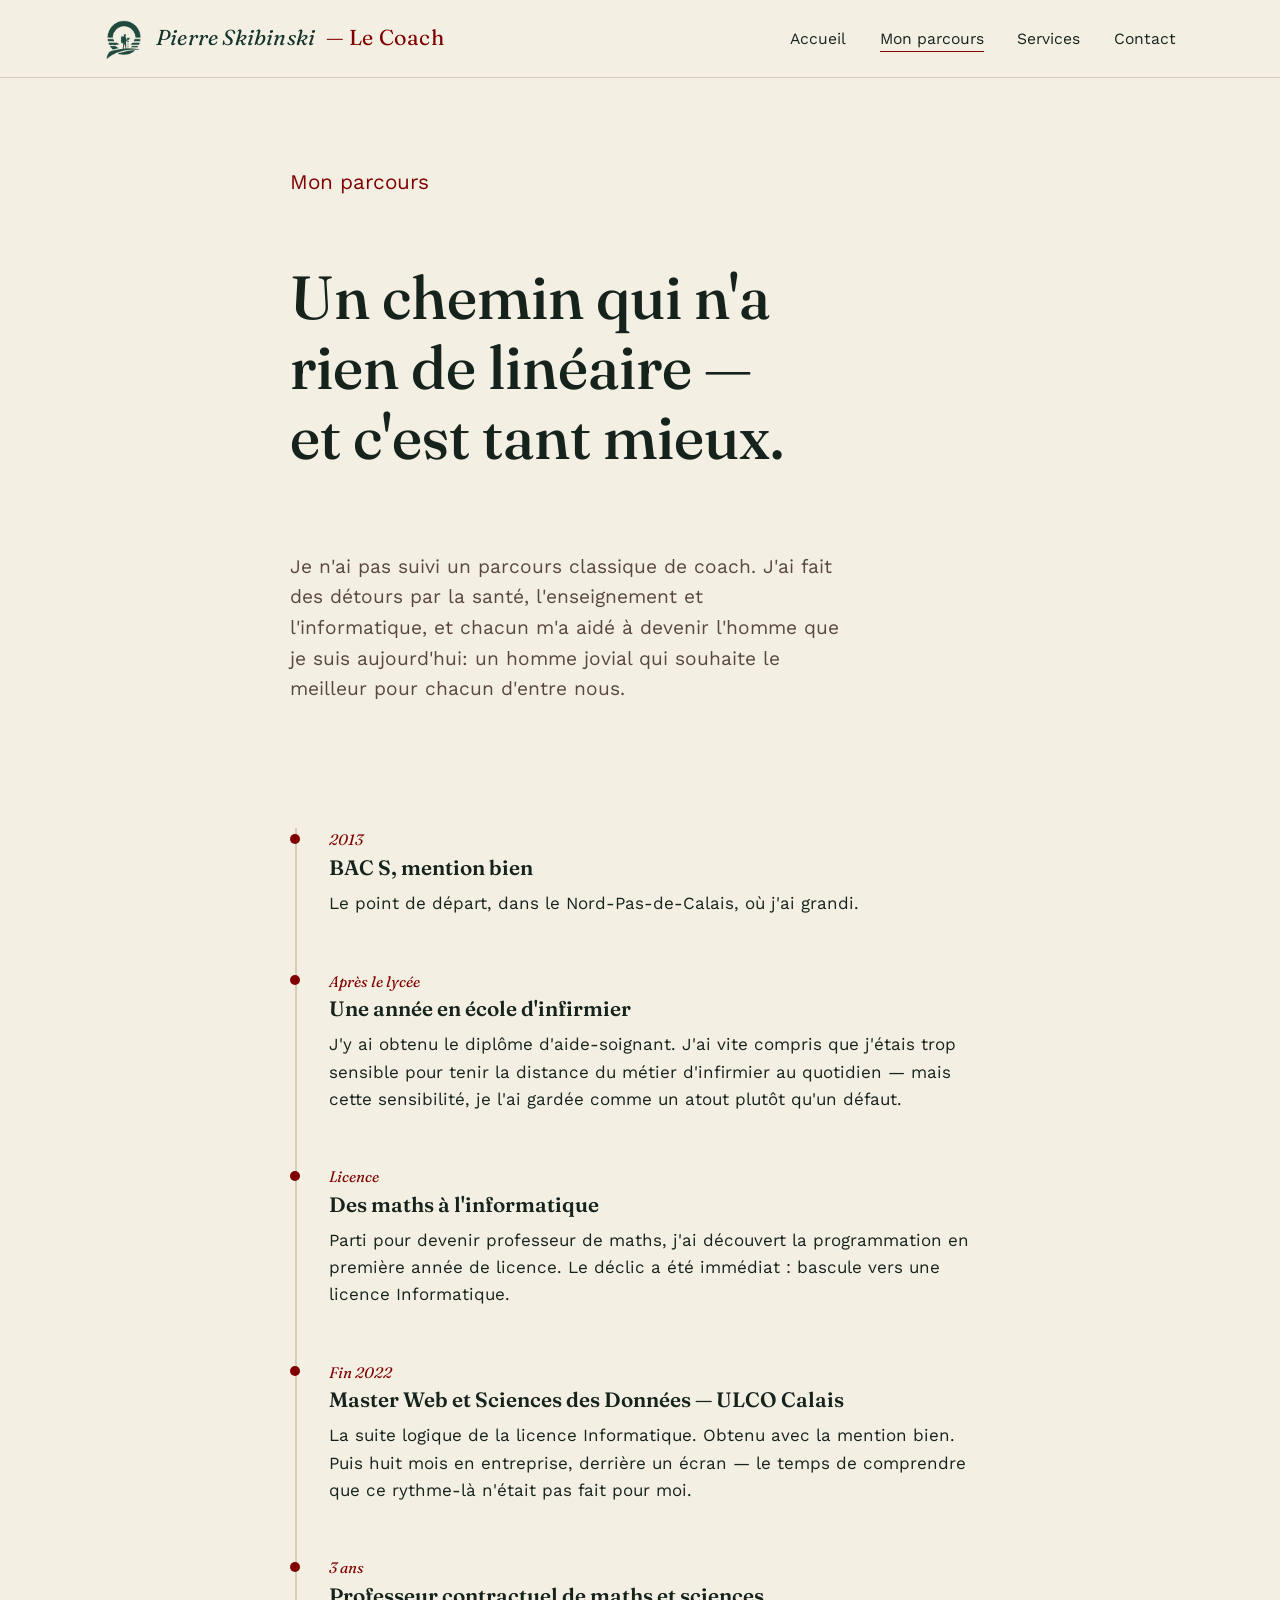
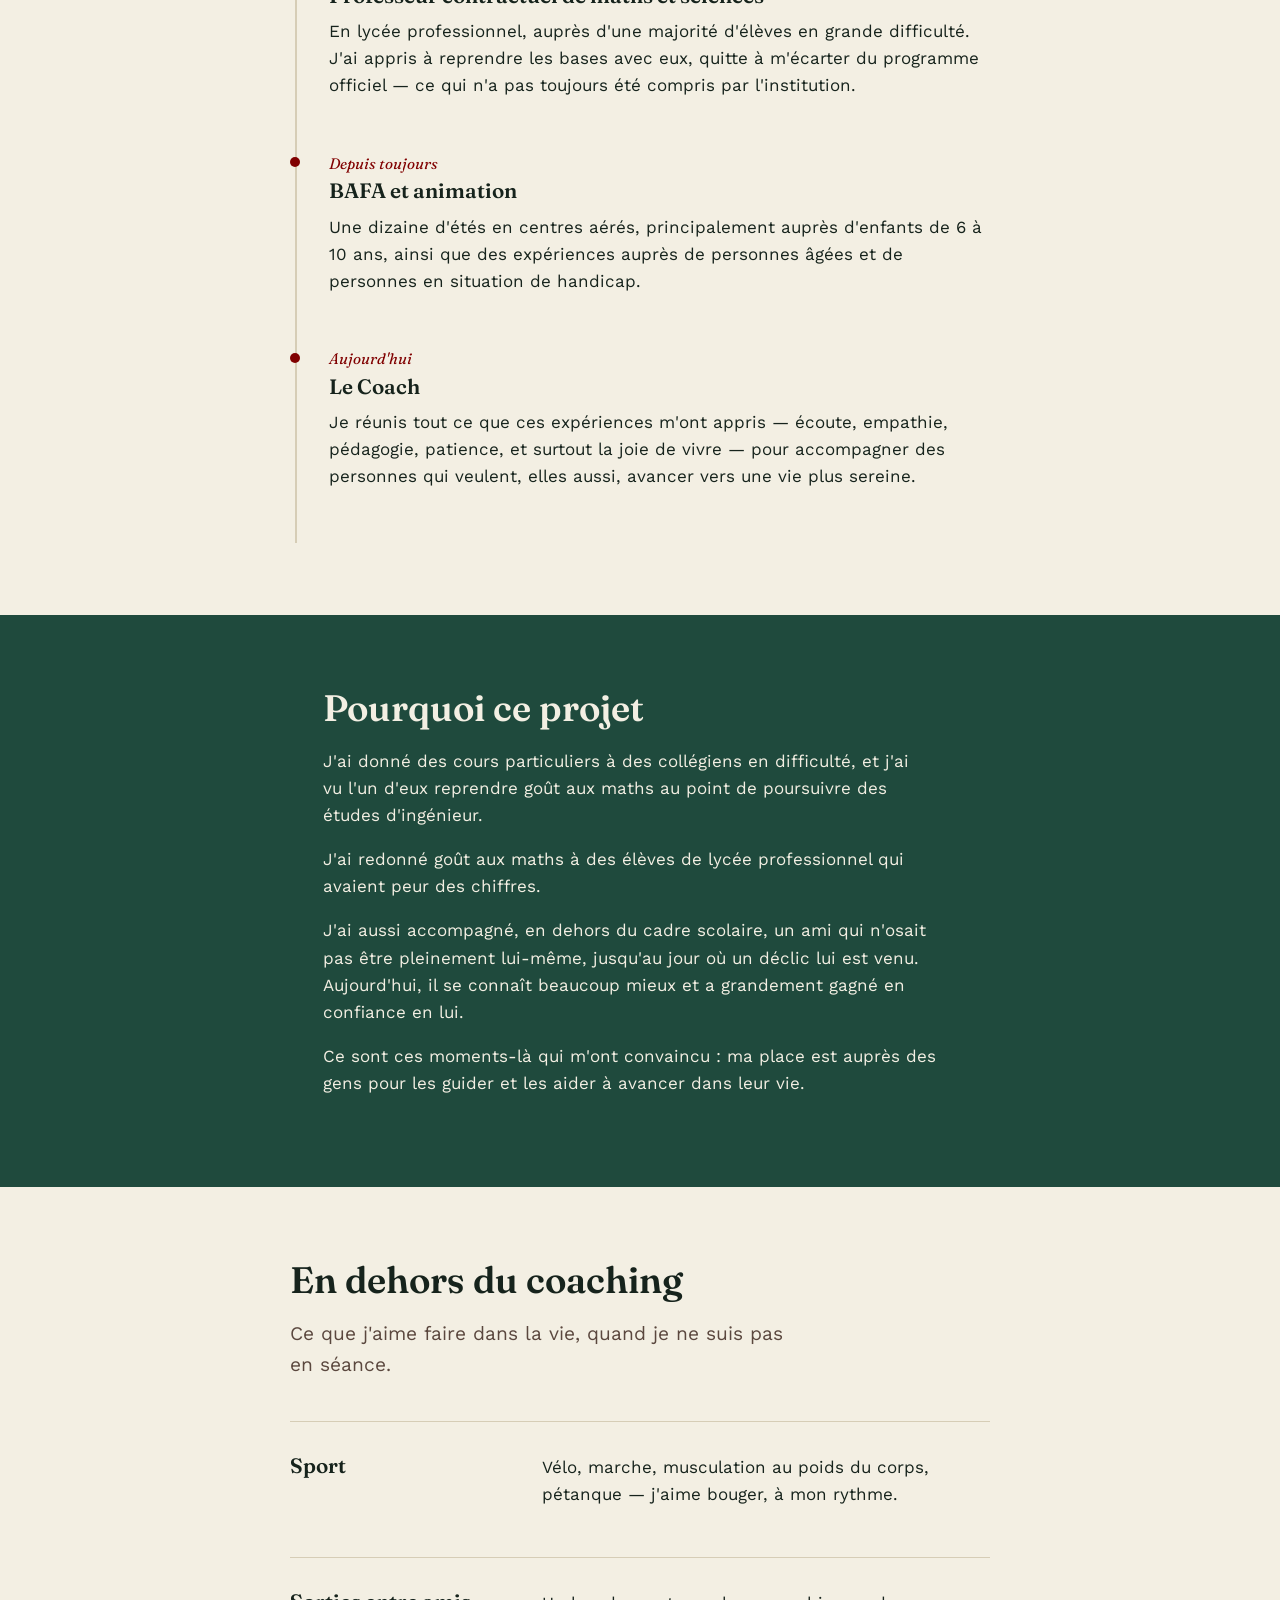
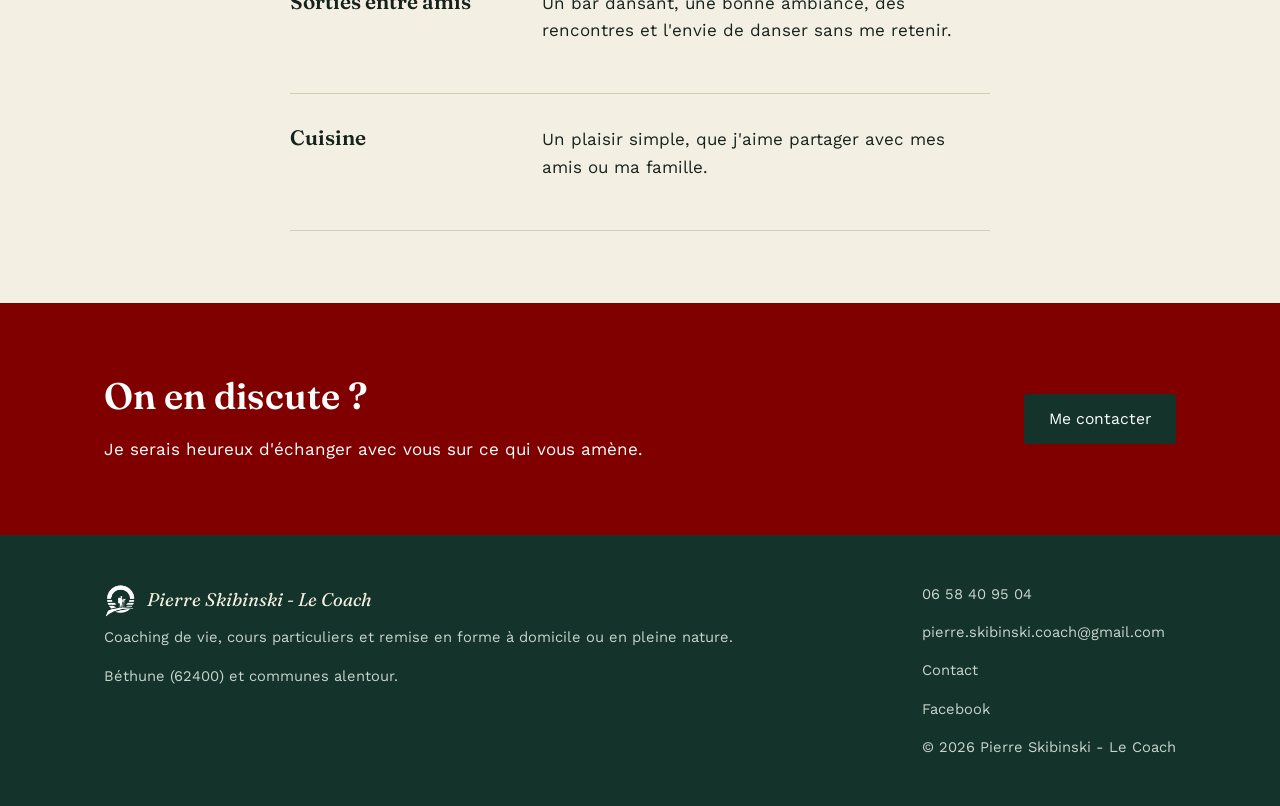
==== commit be476a55: "modif des services, ajout de fb" ====
--- a/a-propos.html
+++ b/a-propos.html
@@ -10,6 +10,9 @@
 <link href="https://fonts.googleapis.com/css2?family=Fraunces:ital,wght@0,400;0,500;0,600;1,500&family=Work+Sans:wght@400;500;600&display=swap" rel="stylesheet">
 <link href="https://cdn.jsdelivr.net/npm/bootstrap@5.3.3/dist/css/bootstrap.min.css" rel="stylesheet">
 <link rel="stylesheet" href="css/style.css">
+<link rel="icon" href="/favicon.ico" sizes="48x48">
+<link rel="icon" type="image/png" sizes="192x192" href="/favicon-192x192.png">
+<link rel="apple-touch-icon" href="/apple-touch-icon.png">
 </head>
 <body>
 
@@ -147,6 +150,7 @@
       <p><a href="tel:+33658409504">06 58 40 95 04</a></p>
       <p><a href="mailto:pierre.skibinski.coach@gmail.com">pierre.skibinski.coach@gmail.com</a></p>
       <p><a href="contact.html">Contact</a></p>
+      <p><a href="https://www.facebook.com/profile.php?id=61596525695637" target="_blank" rel="noopener">Facebook</a></p>
       <p>© <span id="year"></span> Pierre Skibinski - Le Coach</p>
     </div>
   </div>
--- a/css/style.css
+++ b/css/style.css
@@ -243,6 +243,13 @@
   margin: 14px;
 }
 
+.portrait-photo {
+  width: 100%;
+  height: 100%;
+  object-fit: cover;
+  border-radius: 3px;
+}
+
 /* --------------------------------------------------------------------
    Sections
    -------------------------------------------------------------------- */
@@ -425,6 +432,7 @@
   margin-top: 1.5rem;
 }
 .contact-info dd { margin: 0.2rem 0 0; }
+.contact-info dd a { color: var(--forest); text-decoration: underline; }
 
 @media (max-width: 640px) {
   .contact-methods { grid-template-columns: 1fr; }
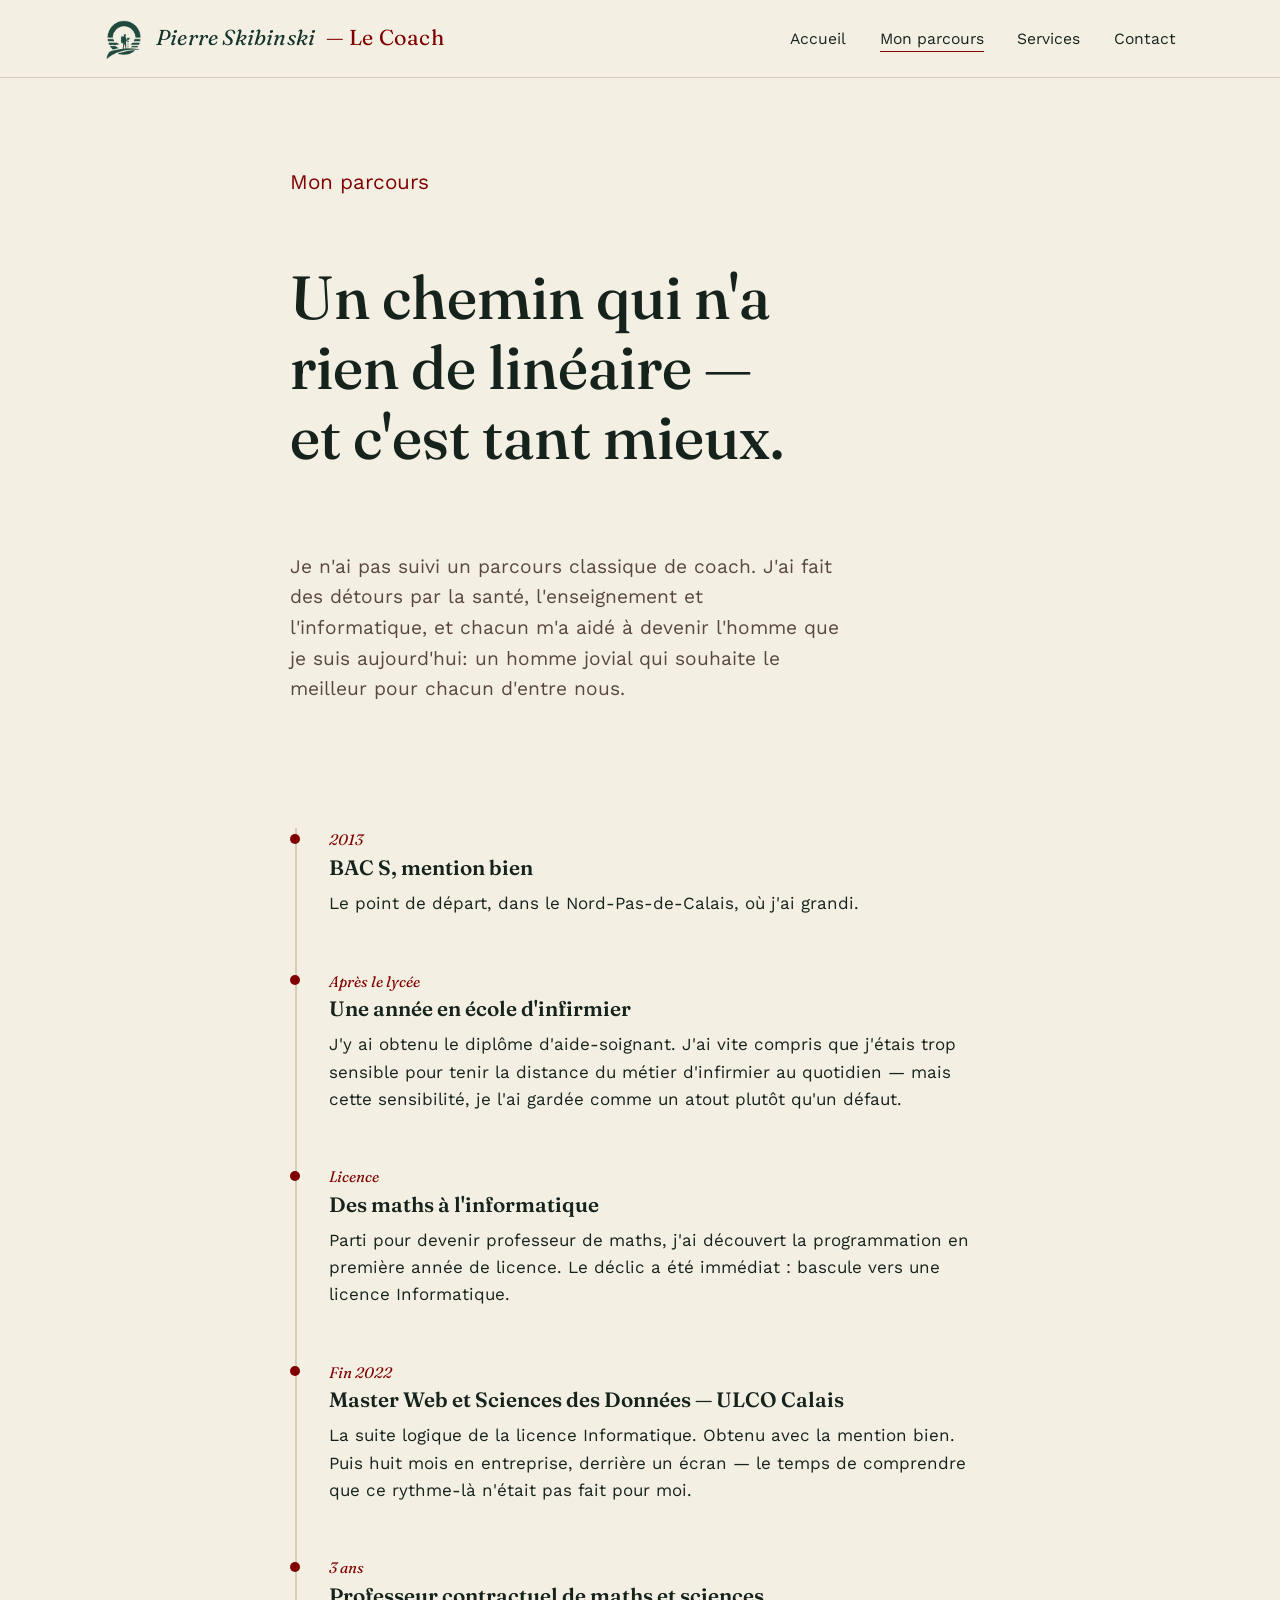
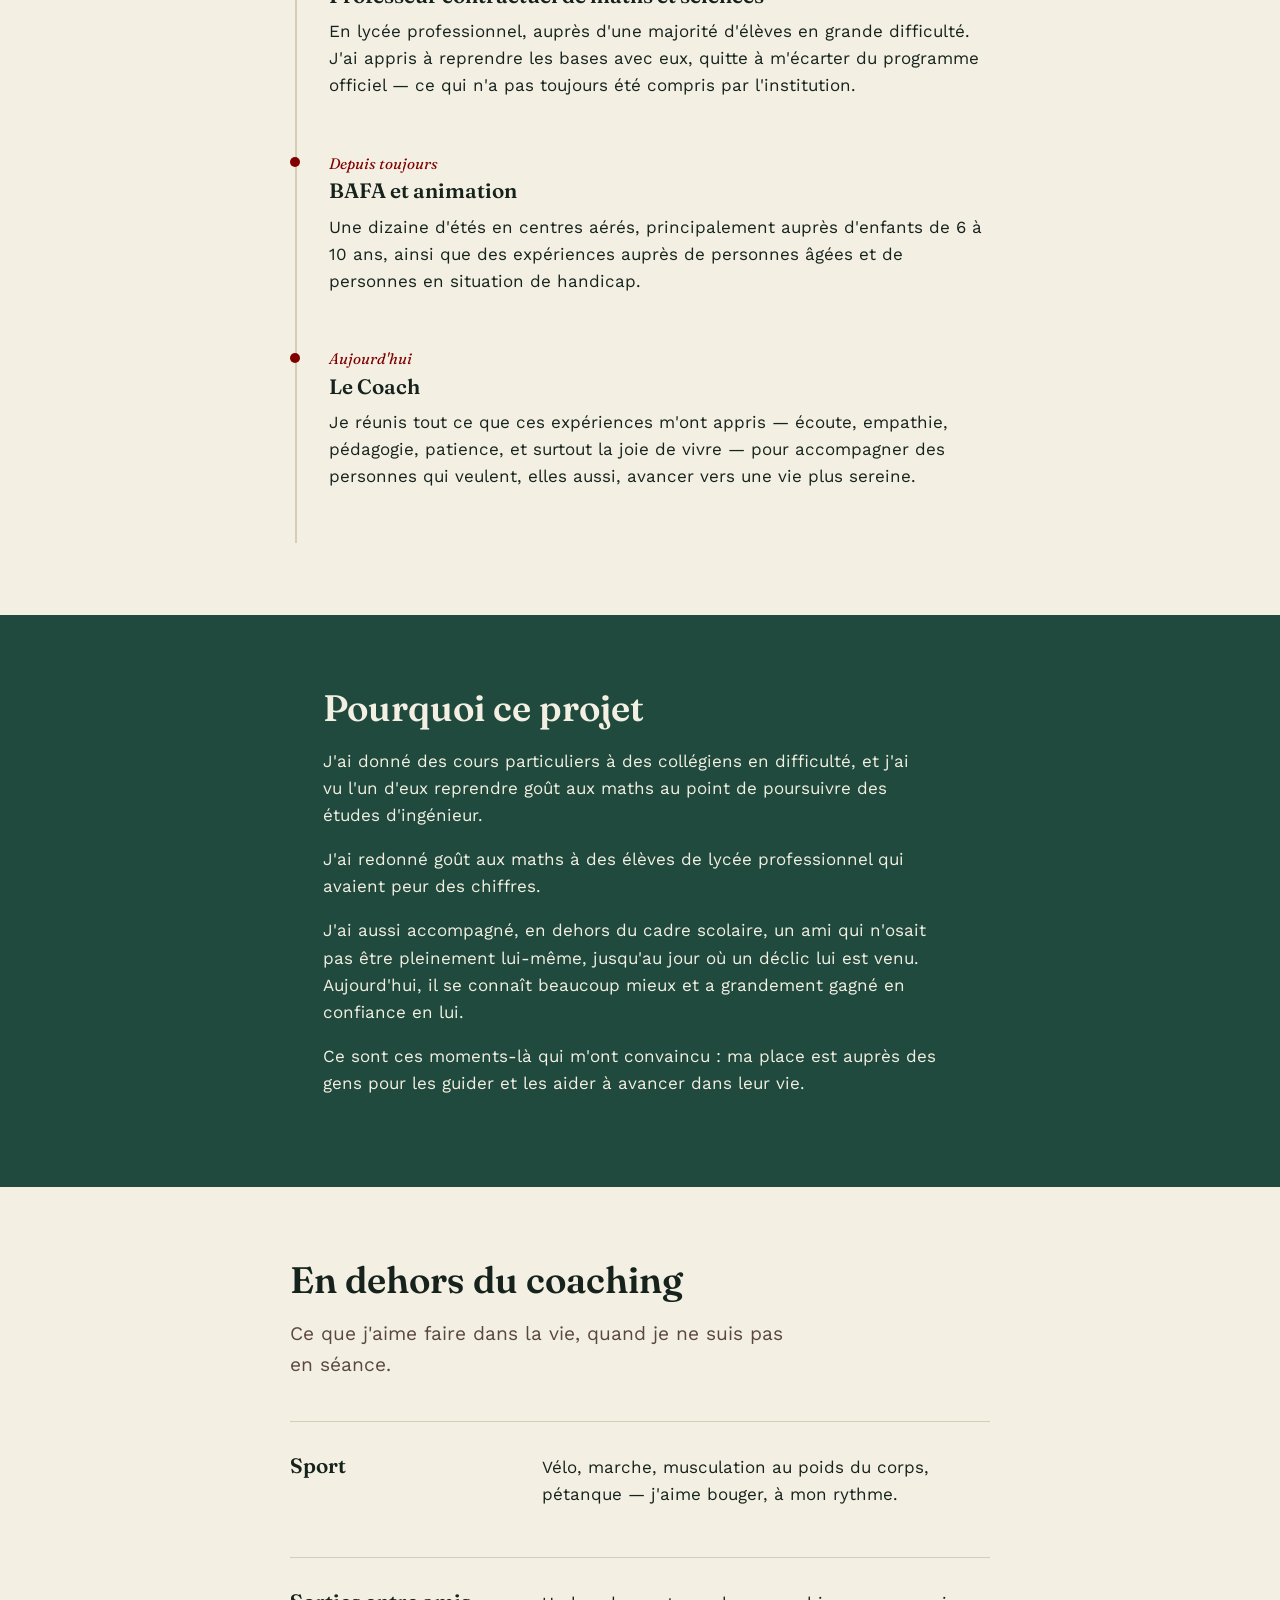
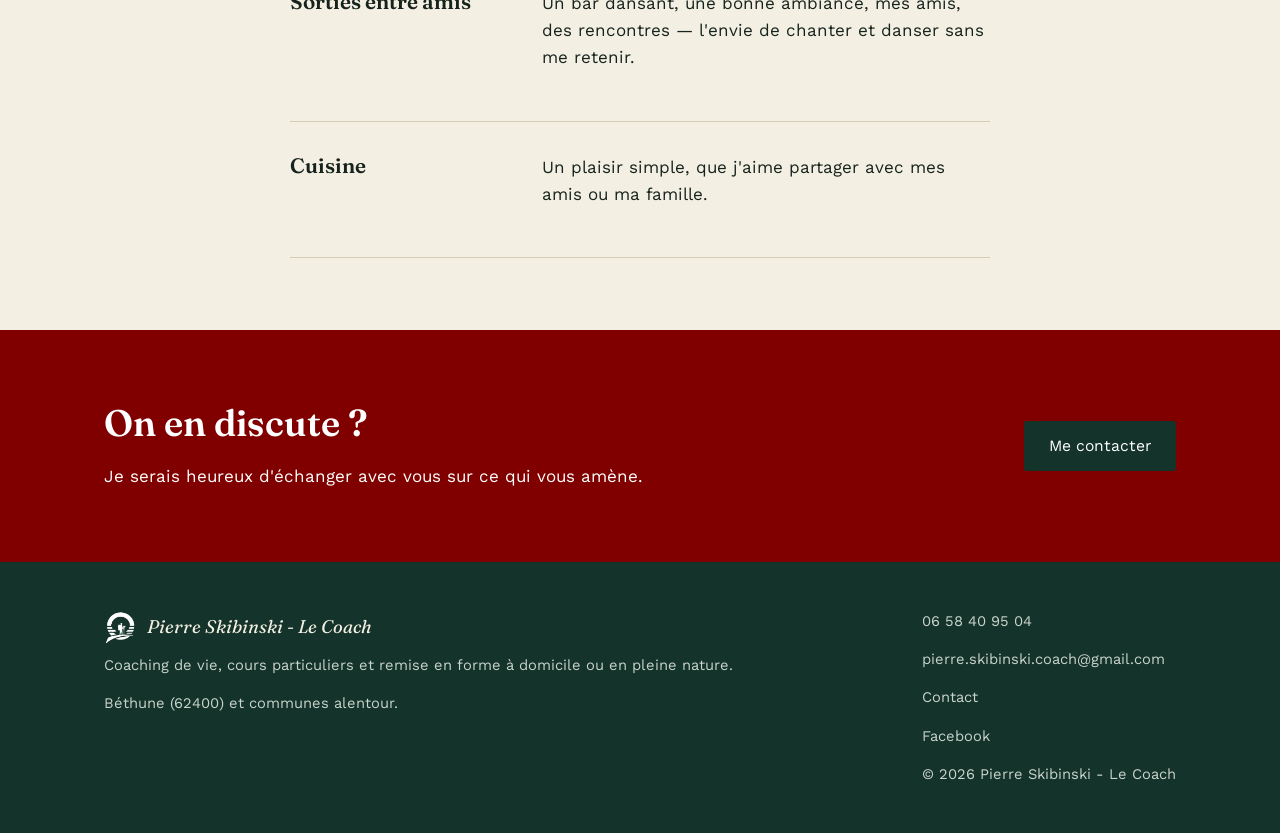
==== commit 5ddc11b1: "ajustement des services" ====
--- a/a-propos.html
+++ b/a-propos.html
@@ -10,9 +10,9 @@
 <link href="https://fonts.googleapis.com/css2?family=Fraunces:ital,wght@0,400;0,500;0,600;1,500&family=Work+Sans:wght@400;500;600&display=swap" rel="stylesheet">
 <link href="https://cdn.jsdelivr.net/npm/bootstrap@5.3.3/dist/css/bootstrap.min.css" rel="stylesheet">
 <link rel="stylesheet" href="css/style.css">
-<link rel="icon" href="/favicon.ico" sizes="48x48">
-<link rel="icon" type="image/png" sizes="192x192" href="/favicon-192x192.png">
-<link rel="apple-touch-icon" href="/apple-touch-icon.png">
+<link rel="icon" href="img/favicon.ico" sizes="48x48">
+<link rel="icon" type="image/png" sizes="192x192" href="img/favicon-192x192.png">
+<link rel="apple-touch-icon" href="img/apple-touch-icon.png">
 </head>
 <body>
 
@@ -117,7 +117,7 @@
         </div>
         <div class="pillar">
           <h3>Sorties entre amis</h3>
-          <p>Un bar dansant, une bonne ambiance, des rencontres et l'envie de danser sans me retenir.</p>
+          <p>Un bar dansant, une bonne ambiance, mes amis, des rencontres — l'envie de chanter et danser sans me retenir.</p>
         </div>
         <div class="pillar">
           <h3>Cuisine</h3>
